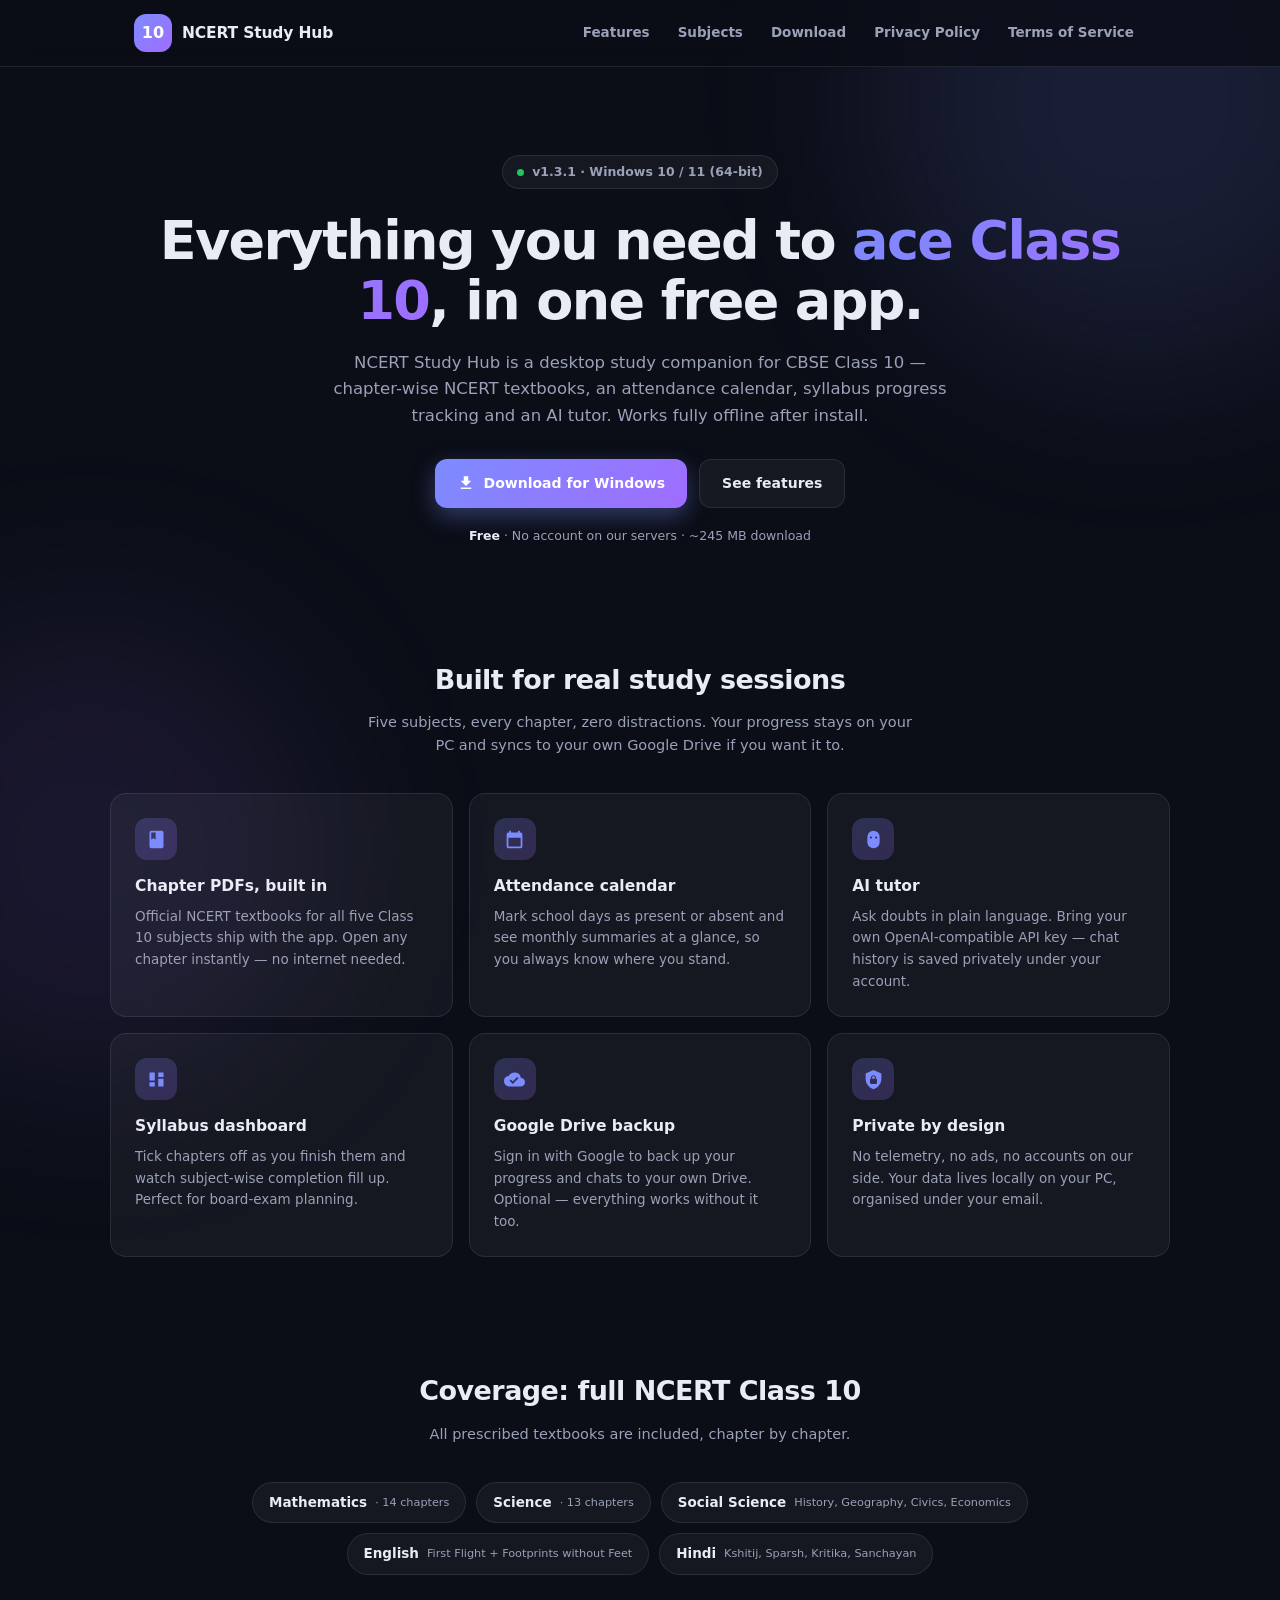
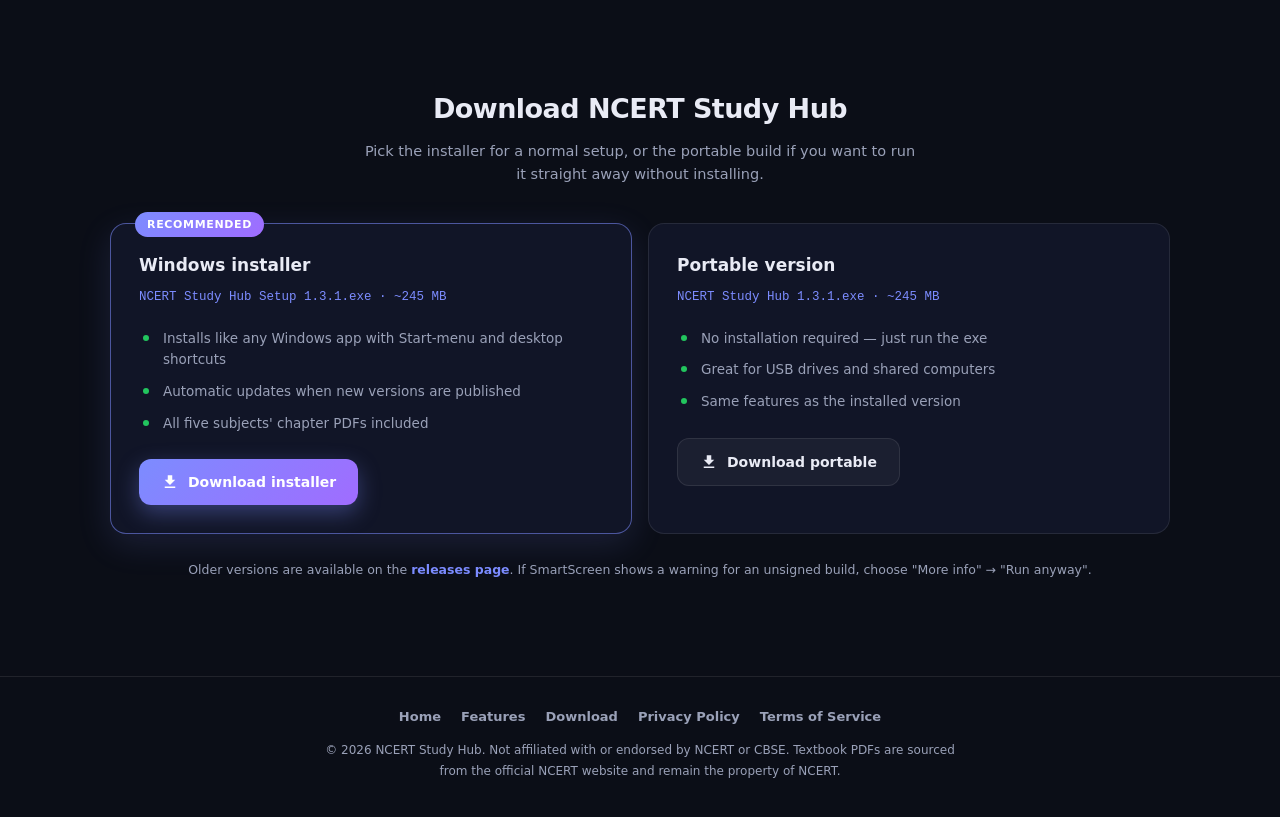
==== index.html @ 6664cc55 "Offer v1.3.1 downloads" ====
<!DOCTYPE html>
<html lang="en">
<head>
  <meta charset="UTF-8" />
  <meta name="viewport" content="width=device-width, initial-scale=1" />
  <meta name="google-site-verification" content="TFhi7uE-eB-ZbPzaeekXXVOtx-rMo0TDfnF8IDkMZes" />
  <title>NCERT Study Hub — Free Class 10 study app for Windows</title>
  <meta name="description" content="Study companion for NCERT Class 10: chapter PDFs, attendance calendar, progress tracking and an AI tutor. Free download for Windows." />
  <link rel="icon" type="image/png" href="icon.png" />
  <link rel="stylesheet" href="site.css" />
</head>
<body>
  <div class="bg-blob bg-a"></div>
  <div class="bg-blob bg-b"></div>

  <header class="nav">
    <div class="nav-inner">
      <a class="brand" href="index.html">
        <div class="brand-mark">10</div>
        <span class="brand-name">NCERT Study Hub</span>
      </a>
      <nav class="nav-links">
        <a href="#features">Features</a>
        <a href="#subjects">Subjects</a>
        <a href="#download">Download</a>
        <a href="privacy.html">Privacy Policy</a>
        <a href="terms.html">Terms of Service</a>
      </nav>
    </div>
  </header>

  <main class="wrap">
    <section class="hero container">
      <span class="hero-badge"><span class="dot"></span> v1.3.1 &middot; Windows 10 / 11 (64-bit)</span>
      <h1>Everything you need to <span>ace Class 10</span>, in one free app.</h1>
      <p class="sub">NCERT Study Hub is a desktop study companion for CBSE Class 10 &mdash; chapter-wise NCERT textbooks, an attendance calendar, syllabus progress tracking and an AI tutor. Works fully offline after install.</p>
      <div class="hero-cta">
        <a class="btn primary" href="#download">
          <svg viewBox="0 0 24 24"><path d="M5 20h14v-2H5v2zM19 9h-4V3H9v6H5l7 7 7-7z"/></svg>
          Download for Windows
        </a>
        <a class="btn ghost" href="#features">See features</a>
      </div>
      <p class="hero-meta"><b>Free</b> &middot; No account on our servers &middot; ~245&nbsp;MB download</p>
    </section>

    <section class="section container" id="features">
      <div class="section-head">
        <h2>Built for real study sessions</h2>
        <p>Five subjects, every chapter, zero distractions. Your progress stays on your PC and syncs to your own Google Drive if you want it to.</p>
      </div>
      <div class="grid">
        <div class="card">
          <div class="icon"><svg viewBox="0 0 24 24"><path d="M18 2H6a2 2 0 0 0-2 2v16a2 2 0 0 0 2 2h12a2 2 0 0 0 2-2V4a2 2 0 0 0-2-2zM6 4h5v8l-2.5-1.5L6 12V4z"/></svg></div>
          <h3>Chapter PDFs, built in</h3>
          <p>Official NCERT textbooks for all five Class 10 subjects ship with the app. Open any chapter instantly &mdash; no internet needed.</p>
        </div>
        <div class="card">
          <div class="icon"><svg viewBox="0 0 24 24"><path d="M19 4h-1V2h-2v2H8V2H6v2H5a2 2 0 0 0-2 2v14a2 2 0 0 0 2 2h14a2 2 0 0 0 2-2V6a2 2 0 0 0-2-2zm0 16H5V10h14v10z"/></svg></div>
          <h3>Attendance calendar</h3>
          <p>Mark school days as present or absent and see monthly summaries at a glance, so you always know where you stand.</p>
        </div>
        <div class="card">
          <div class="icon"><svg viewBox="0 0 24 24"><path d="M12 2a7 7 0 0 0-7 7v6a7 7 0 0 0 14 0V9a7 7 0 0 0-7-7zm-3 9a1.25 1.25 0 1 1 0-2.5A1.25 1.25 0 0 1 9 11zm6 0a1.25 1.25 0 1 1 0-2.5A1.25 1.25 0 0 1 15 11z"/></svg></div>
          <h3>AI tutor</h3>
          <p>Ask doubts in plain language. Bring your own OpenAI-compatible API key &mdash; chat history is saved privately under your account.</p>
        </div>
        <div class="card">
          <div class="icon"><svg viewBox="0 0 24 24"><path d="M4 13h6V4H4v9zm0 7h6v-5H4v5zm10 0h6V11h-6v9zm0-16v5h6V4h-6z"/></svg></div>
          <h3>Syllabus dashboard</h3>
          <p>Tick chapters off as you finish them and watch subject-wise completion fill up. Perfect for board-exam planning.</p>
        </div>
        <div class="card">
          <div class="icon"><svg viewBox="0 0 24 24"><path d="M19.35 10.04A7.49 7.49 0 0 0 12 4C9.11 4 6.6 5.64 5.35 8.04A5.994 5.994 0 0 0 0 14c0 3.31 2.69 6 6 6h13c2.76 0 5-2.24 5-5 0-2.64-2.05-4.78-4.65-4.96zM10 17l-3.5-3.5 1.41-1.41L10 14.17 15.09 9.08l1.41 1.41L10 17z"/></svg></div>
          <h3>Google Drive backup</h3>
          <p>Sign in with Google to back up your progress and chats to your own Drive. Optional &mdash; everything works without it too.</p>
        </div>
        <div class="card">
          <div class="icon"><svg viewBox="0 0 24 24"><path d="M12 1 3 5v6c0 5.55 3.84 10.74 9 12 5.16-1.26 9-6.45 9-12V5l-9-4zm0 6c1.4 0 2.8 1.1 2.8 2.5V11c.6 0 1.2.6 1.2 1.2v3.5c0 .7-.6 1.3-1.2 1.3H9.2c-.6 0-1.2-.6-1.2-1.2v-3.5c0-.7.6-1.2 1.2-1.2V9.5C9.2 8.1 10.6 7 12 7zm0 1.2c-.75 0-1.5.6-1.5 1.3V11h3V9.5c0-.7-.75-1.3-1.5-1.3z"/></svg></div>
          <h3>Private by design</h3>
          <p>No telemetry, no ads, no accounts on our side. Your data lives locally on your PC, organised under your email.</p>
        </div>
      </div>
    </section>

    <section class="section container" id="subjects">
      <div class="section-head">
        <h2>Coverage: full NCERT Class 10</h2>
        <p>All prescribed textbooks are included, chapter by chapter.</p>
      </div>
      <div class="chips">
        <span class="chip">Mathematics <small>&middot; 14 chapters</small></span>
        <span class="chip">Science <small>&middot; 13 chapters</small></span>
        <span class="chip">Social Science <small>History, Geography, Civics, Economics</small></span>
        <span class="chip">English <small>First Flight + Footprints without Feet</small></span>
        <span class="chip">Hindi <small>Kshitij, Sparsh, Kritika, Sanchayan</small></span>
      </div>
    </section>

    <section class="section container" id="download">
      <div class="section-head">
        <h2>Download NCERT Study Hub</h2>
        <p>Pick the installer for a normal setup, or the portable build if you want to run it straight away without installing.</p>
      </div>
      <div class="dl-grid">
        <div class="dl-card featured">
          <span class="dl-tag">Recommended</span>
          <h3>Windows installer</h3>
          <div class="dl-file">NCERT Study Hub Setup 1.3.1.exe &middot; ~245 MB</div>
          <ul>
            <li>Installs like any Windows app with Start-menu and desktop shortcuts</li>
            <li>Automatic updates when new versions are published</li>
            <li>All five subjects' chapter PDFs included</li>
          </ul>
          <a class="btn primary full" href="https://github.com/AbhiGupta1234/ncert-study-hub/releases/download/v1.3.1/NCERT.Study.Hub.Setup.1.3.1.exe" download>
            <svg viewBox="0 0 24 24"><path d="M5 20h14v-2H5v2zM19 9h-4V3H9v6H5l7 7 7-7z"/></svg>
            Download installer
          </a>
        </div>
        <div class="dl-card">
          <h3>Portable version</h3>
          <div class="dl-file">NCERT Study Hub 1.3.1.exe &middot; ~245 MB</div>
          <ul>
            <li>No installation required &mdash; just run the exe</li>
            <li>Great for USB drives and shared computers</li>
            <li>Same features as the installed version</li>
          </ul>
          <a class="btn ghost full" href="https://github.com/AbhiGupta1234/ncert-study-hub/releases/download/v1.3.1/NCERT.Study.Hub.1.3.1.exe" download>
            <svg viewBox="0 0 24 24"><path d="M5 20h14v-2H5v2zM19 9h-4V3H9v6H5l7 7 7-7z"/></svg>
            Download portable
          </a>
        </div>
      </div>
      <p class="dl-note">Older versions are available on the <a href="https://github.com/AbhiGupta1234/ncert-study-hub/releases">releases page</a>. If SmartScreen shows a warning for an unsigned build, choose "More info" &rarr; "Run anyway".</p>
    </section>

    <footer class="footer">
      <div class="footer-links">
        <a href="index.html">Home</a>
        <a href="#features">Features</a>
        <a href="#download">Download</a>
        <a href="privacy.html">Privacy Policy</a>
        <a href="terms.html">Terms of Service</a>
      </div>
      <p>&copy; 2026 NCERT Study Hub. Not affiliated with or endorsed by NCERT or CBSE. Textbook PDFs are sourced from the official NCERT website and remain the property of NCERT.</p>
    </footer>
  </main>
</body>
</html>
---- site.css ----
* { margin: 0; padding: 0; box-sizing: border-box; }

:root {
  --font: 'Segoe UI', 'Segoe UI Variable', system-ui, -apple-system, sans-serif;
  --bg: #0b0e17;
  --bg-soft: #111527;
  --card: rgba(255, 255, 255, 0.045);
  --card-strong: rgba(255, 255, 255, 0.07);
  --border: rgba(255, 255, 255, 0.09);
  --text: #e9ebf5;
  --muted: #9aa1b8;
  --accent: #7c8cff;
  --accent2: #a06cff;
  --ok: #22c55e;
  --radius: 16px;
}

html { scroll-behavior: smooth; }

body {
  font-family: var(--font);
  background: var(--bg);
  color: var(--text);
  line-height: 1.6;
  min-height: 100vh;
}

.bg-blob { position: fixed; border-radius: 50%; filter: blur(90px); pointer-events: none; z-index: 0; }
.bg-a { width: 520px; height: 520px; top: -160px; right: -120px; background: rgba(124, 140, 255, 0.13); }
.bg-b { width: 460px; height: 460px; bottom: -180px; left: -140px; background: rgba(160, 108, 255, 0.10); }

.wrap { position: relative; z-index: 1; }

.container { max-width: 1060px; margin: 0 auto; padding: 0 24px; }

/* ---------- Nav ---------- */
.nav {
  position: sticky; top: 0; z-index: 50;
  backdrop-filter: blur(14px);
  -webkit-backdrop-filter: blur(14px);
  background: rgba(11, 14, 23, 0.78);
  border-bottom: 1px solid var(--border);
}
.nav-inner {
  max-width: 1060px; margin: 0 auto; padding: 14px 24px;
  display: flex; align-items: center; gap: 20px; flex-wrap: wrap;
}
.brand { display: flex; align-items: center; gap: 10px; text-decoration: none; color: var(--text); }
.brand-mark {
  width: 38px; height: 38px; border-radius: 12px;
  display: grid; place-items: center;
  font-weight: 800; font-size: 16px; color: #fff;
  background: linear-gradient(135deg, var(--accent), var(--accent2));
}
.brand-name { font-weight: 800; font-size: 15.5px; letter-spacing: -0.01em; }
.nav-links { margin-left: auto; display: flex; gap: 4px; flex-wrap: wrap; }
.nav-links a {
  color: var(--muted); text-decoration: none;
  font-size: 13.5px; font-weight: 600;
  padding: 7px 12px; border-radius: 9px;
  transition: all 0.15s ease;
}
.nav-links a:hover { color: var(--text); background: var(--card-strong); }
.nav-links a.active { color: var(--accent); background: var(--card); }

/* ---------- Hero ---------- */
.hero { padding: 88px 0 56px; text-align: center; }
.hero-badge {
  display: inline-flex; align-items: center; gap: 8px;
  font-size: 12.5px; font-weight: 700; color: var(--muted);
  border: 1px solid var(--border);
  background: var(--card);
  padding: 6px 14px; border-radius: 999px;
  margin-bottom: 22px;
}
.hero-badge .dot { width: 7px; height: 7px; border-radius: 50%; background: var(--ok); }
.hero h1 {
  font-size: clamp(34px, 6vw, 54px);
  font-weight: 800; letter-spacing: -0.03em; line-height: 1.12;
}
.hero h1 span {
  background: linear-gradient(135deg, var(--accent), var(--accent2));
  -webkit-background-clip: text; background-clip: text;
  -webkit-text-fill-color: transparent;
}
.hero p.sub {
  max-width: 620px; margin: 18px auto 0;
  color: var(--muted); font-size: 16.5px;
}
.hero-cta { display: flex; gap: 12px; justify-content: center; flex-wrap: wrap; margin-top: 30px; }
.hero-meta { margin-top: 18px; color: var(--muted); font-size: 12.5px; }
.hero-meta b { color: var(--text); }

/* ---------- Buttons ---------- */
.btn {
  display: inline-flex; align-items: center; justify-content: center; gap: 9px;
  padding: 12px 22px; border-radius: 12px;
  border: none; cursor: pointer;
  font-family: var(--font); font-size: 14px; font-weight: 700;
  text-decoration: none; color: var(--text);
  transition: transform 0.15s ease, box-shadow 0.15s ease, background 0.15s ease;
}
.btn svg { width: 18px; height: 18px; fill: currentColor; flex: none; }
.btn.primary {
  color: #fff;
  background: linear-gradient(135deg, var(--accent), var(--accent2));
  box-shadow: 0 8px 22px rgba(124, 140, 255, 0.35);
}
.btn.primary:hover { transform: translateY(-2px); box-shadow: 0 12px 28px rgba(124, 140, 255, 0.45); }
.btn.ghost { background: var(--card); border: 1px solid var(--border); }
.btn.ghost:hover { background: var(--card-strong); transform: translateY(-2px); }

/* ---------- Sections ---------- */
.section { padding: 56px 0; }
.section-head { text-align: center; margin-bottom: 36px; }
.section-head h2 { font-size: 27px; font-weight: 800; letter-spacing: -0.02em; }
.section-head p { color: var(--muted); max-width: 560px; margin: 10px auto 0; font-size: 14.5px; }

.grid { display: grid; grid-template-columns: repeat(auto-fit, minmax(290px, 1fr)); gap: 16px; }

.card {
  background: var(--card);
  border: 1px solid var(--border);
  border-radius: var(--radius);
  padding: 24px;
  transition: transform 0.15s ease, background 0.15s ease, border-color 0.15s ease;
}
.card:hover { transform: translateY(-3px); background: var(--card-strong); border-color: rgba(255, 255, 255, 0.16); }
.card .icon {
  width: 42px; height: 42px; border-radius: 12px;
  display: grid; place-items: center; margin-bottom: 14px;
  background: linear-gradient(135deg, rgba(124, 140, 255, 0.22), rgba(160, 108, 255, 0.22));
}
.card .icon svg { width: 21px; height: 21px; fill: var(--accent); }
.card h3 { font-size: 15.5px; font-weight: 700; margin-bottom: 7px; }
.card p { color: var(--muted); font-size: 13.5px; }

/* ---------- Subjects ---------- */
.chips { display: flex; flex-wrap: wrap; gap: 10px; justify-content: center; }
.chip {
  display: inline-flex; align-items: center; gap: 8px;
  background: var(--card); border: 1px solid var(--border);
  border-radius: 999px; padding: 9px 16px;
  font-size: 13.5px; font-weight: 600; color: var(--text);
}
.chip small { color: var(--muted); font-weight: 500; }

/* ---------- Downloads ---------- */
.dl-grid { display: grid; grid-template-columns: repeat(auto-fit, minmax(300px, 1fr)); gap: 16px; }
.dl-card {
  position: relative;
  background: var(--bg-soft);
  border: 1px solid var(--border);
  border-radius: var(--radius);
  padding: 28px;
}
.dl-card.featured { border-color: rgba(124, 140, 255, 0.55); box-shadow: 0 10px 34px rgba(124, 140, 255, 0.14); }
.dl-tag {
  position: absolute; top: -12px; left: 24px;
  font-size: 11px; font-weight: 800; letter-spacing: 0.06em; text-transform: uppercase;
  color: #fff; background: linear-gradient(135deg, var(--accent), var(--accent2));
  padding: 4px 12px; border-radius: 999px;
}
.dl-card h3 { font-size: 17px; font-weight: 800; }
.dl-file {
  font-family: Consolas, monospace; font-size: 12.5px;
  color: var(--accent); word-break: break-all;
  margin-top: 8px;
}
.dl-card ul { list-style: none; margin: 16px 0 20px; }
.dl-card li {
  color: var(--muted); font-size: 13.5px;
  padding: 5px 0 5px 24px; position: relative;
}
.dl-card li::before {
  content: ''; position: absolute; left: 4px; top: 12px;
  width: 6px; height: 6px; border-radius: 50%;
  background: var(--ok);
}
.dl-note { text-align: center; color: var(--muted); font-size: 12.5px; margin-top: 26px; }
.dl-note a { color: var(--accent); text-decoration: none; font-weight: 600; }
.dl-note a:hover { text-decoration: underline; }

/* ---------- Legal pages ---------- */
.prose { max-width: 780px; margin: 0 auto; padding: 56px 24px; }
.prose .updated { color: var(--muted); font-size: 13px; margin-bottom: 28px; }
.prose h1 { font-size: 32px; font-weight: 800; letter-spacing: -0.02em; margin-bottom: 8px; }
.prose h2 { font-size: 19px; font-weight: 700; margin: 34px 0 10px; }
.prose p, .prose li { color: var(--muted); font-size: 14.5px; }
.prose p strong, .prose li strong { color: var(--text); }
.prose p { margin-bottom: 12px; }
.prose ul, .prose ol { padding-left: 22px; margin: 10px 0 16px; }
.prose li { margin-bottom: 7px; }
.prose a { color: var(--accent); text-decoration: none; font-weight: 600; }
.prose a:hover { text-decoration: underline; }
.prose code {
  font-family: Consolas, monospace; font-size: 12.5px;
  background: var(--card-strong); border: 1px solid var(--border);
  border-radius: 6px; padding: 2px 7px;
}

/* ---------- Footer ---------- */
.footer {
  border-top: 1px solid var(--border);
  margin-top: 40px;
  padding: 30px 24px 36px;
  text-align: center;
  position: relative; z-index: 1;
}
.footer-links { display: flex; justify-content: center; gap: 20px; flex-wrap: wrap; margin-bottom: 12px; }
.footer-links a { color: var(--muted); text-decoration: none; font-size: 13px; font-weight: 600; }
.footer-links a:hover { color: var(--text); }
.footer p { color: var(--muted); font-size: 12px; max-width: 640px; margin: 0 auto; line-height: 1.7; }

@media (max-width: 640px) {
  .nav-inner { justify-content: center; }
  .nav-links { margin-left: 0; justify-content: center; }
  .hero { padding: 60px 0 44px; }
}
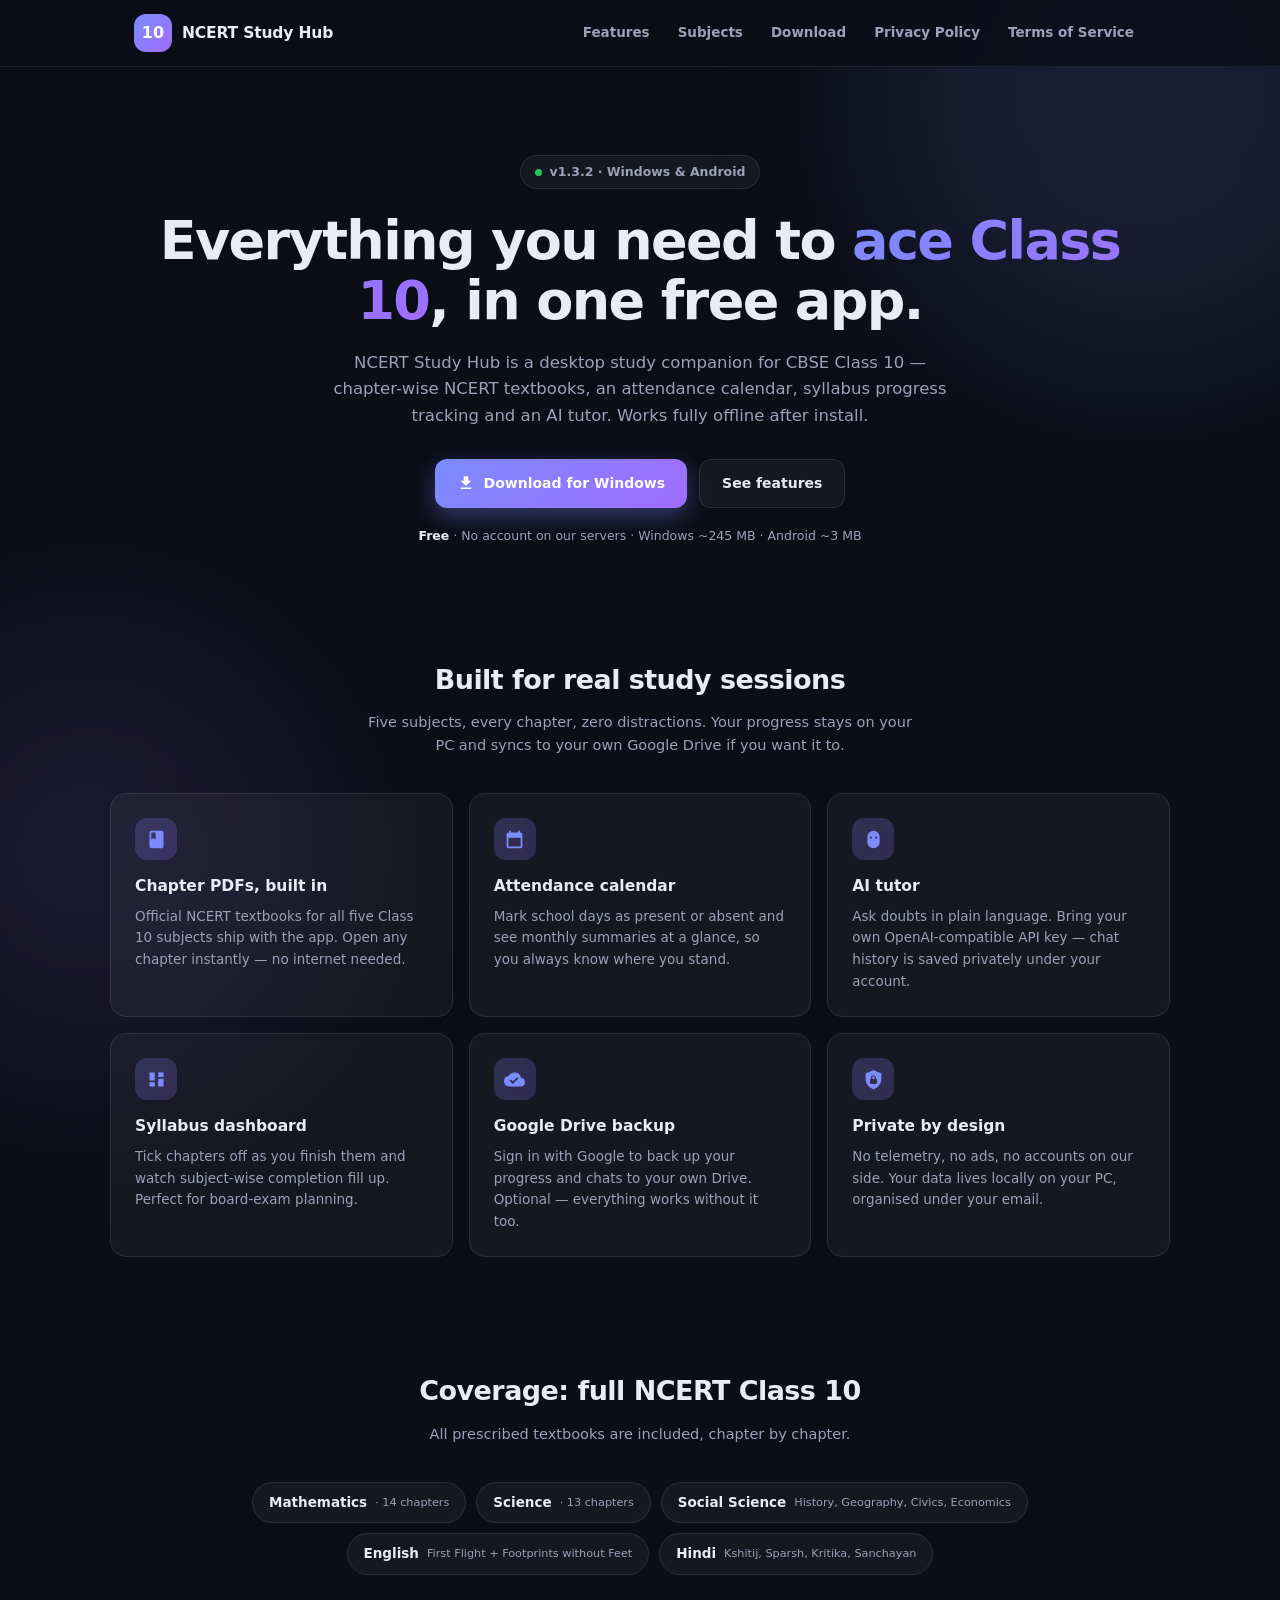
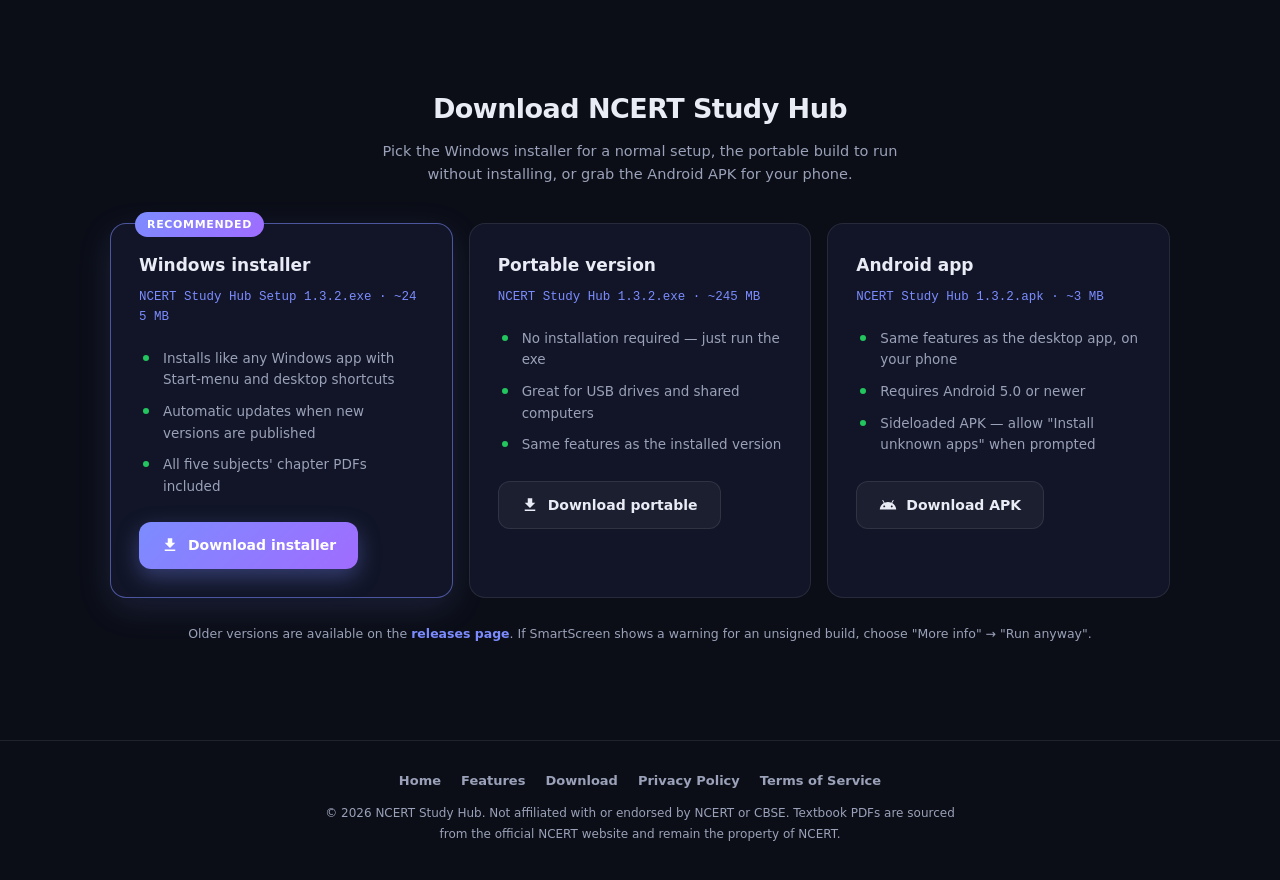
==== commit 48e0f876: "Add Android APK download, update to v1.3.2" ====
--- a/index.html
+++ b/index.html
@@ -31,7 +31,7 @@
 
   <main class="wrap">
     <section class="hero container">
-      <span class="hero-badge"><span class="dot"></span> v1.3.1 &middot; Windows 10 / 11 (64-bit)</span>
+      <span class="hero-badge"><span class="dot"></span> v1.3.2 &middot; Windows &amp; Android</span>
       <h1>Everything you need to <span>ace Class 10</span>, in one free app.</h1>
       <p class="sub">NCERT Study Hub is a desktop study companion for CBSE Class 10 &mdash; chapter-wise NCERT textbooks, an attendance calendar, syllabus progress tracking and an AI tutor. Works fully offline after install.</p>
       <div class="hero-cta">
@@ -41,7 +41,7 @@
         </a>
         <a class="btn ghost" href="#features">See features</a>
       </div>
-      <p class="hero-meta"><b>Free</b> &middot; No account on our servers &middot; ~245&nbsp;MB download</p>
+      <p class="hero-meta"><b>Free</b> &middot; No account on our servers &middot; Windows ~245&nbsp;MB &middot; Android ~3&nbsp;MB</p>
     </section>
 
     <section class="section container" id="features">
@@ -100,34 +100,47 @@
     <section class="section container" id="download">
       <div class="section-head">
         <h2>Download NCERT Study Hub</h2>
-        <p>Pick the installer for a normal setup, or the portable build if you want to run it straight away without installing.</p>
+        <p>Pick the Windows installer for a normal setup, the portable build to run without installing, or grab the Android APK for your phone.</p>
       </div>
       <div class="dl-grid">
         <div class="dl-card featured">
           <span class="dl-tag">Recommended</span>
           <h3>Windows installer</h3>
-          <div class="dl-file">NCERT Study Hub Setup 1.3.1.exe &middot; ~245 MB</div>
+          <div class="dl-file">NCERT Study Hub Setup 1.3.2.exe &middot; ~245 MB</div>
           <ul>
             <li>Installs like any Windows app with Start-menu and desktop shortcuts</li>
             <li>Automatic updates when new versions are published</li>
             <li>All five subjects' chapter PDFs included</li>
           </ul>
-          <a class="btn primary full" href="https://github.com/AbhiGupta1234/ncert-study-hub/releases/download/v1.3.1/NCERT.Study.Hub.Setup.1.3.1.exe" download>
+          <a class="btn primary full" href="https://github.com/AbhiGupta1234/ncert-study-hub/releases/download/v1.3.2/NCERT.Study.Hub.Setup.1.3.2.exe" download>
             <svg viewBox="0 0 24 24"><path d="M5 20h14v-2H5v2zM19 9h-4V3H9v6H5l7 7 7-7z"/></svg>
             Download installer
           </a>
         </div>
         <div class="dl-card">
           <h3>Portable version</h3>
-          <div class="dl-file">NCERT Study Hub 1.3.1.exe &middot; ~245 MB</div>
+          <div class="dl-file">NCERT Study Hub 1.3.2.exe &middot; ~245 MB</div>
           <ul>
             <li>No installation required &mdash; just run the exe</li>
             <li>Great for USB drives and shared computers</li>
             <li>Same features as the installed version</li>
           </ul>
-          <a class="btn ghost full" href="https://github.com/AbhiGupta1234/ncert-study-hub/releases/download/v1.3.1/NCERT.Study.Hub.1.3.1.exe" download>
+          <a class="btn ghost full" href="https://github.com/AbhiGupta1234/ncert-study-hub/releases/download/v1.3.2/NCERT.Study.Hub.1.3.2.exe" download>
             <svg viewBox="0 0 24 24"><path d="M5 20h14v-2H5v2zM19 9h-4V3H9v6H5l7 7 7-7z"/></svg>
             Download portable
+          </a>
+        </div>
+        <div class="dl-card">
+          <h3>Android app</h3>
+          <div class="dl-file">NCERT Study Hub 1.3.2.apk &middot; ~3 MB</div>
+          <ul>
+            <li>Same features as the desktop app, on your phone</li>
+            <li>Requires Android 5.0 or newer</li>
+            <li>Sideloaded APK — allow "Install unknown apps" when prompted</li>
+          </ul>
+          <a class="btn ghost full" href="https://github.com/AbhiGupta1234/ncert-study-hub/releases/download/v1.3.2/NCERT.Study.Hub.1.3.2.apk" download>
+            <svg viewBox="0 0 24 24"><path d="M17.6 9.48l1.84-3.18c.16-.31.04-.69-.26-.85-.29-.15-.65-.06-.83.22l-1.88 3.24c-1.44-.66-3.07-1.03-4.47-1.03s-3.03.37-4.47 1.03L5.65 5.67c-.19-.29-.58-.38-.87-.2-.28.18-.37.54-.22.83L6.4 9.48C3.3 11.25 1.28 14.44 1 18h22c-.28-3.56-2.3-6.75-5.4-8.52zM7 15.25c-.69 0-1.25-.56-1.25-1.25S6.31 12.75 7 12.75s1.25.56 1.25 1.25S7.69 15.25 7 15.25zm10 0c-.69 0-1.25-.56-1.25-1.25s.56-1.25 1.25-1.25 1.25.56 1.25 1.25-.56 1.25-1.25 1.25z"/></svg>
+            Download APK
           </a>
         </div>
       </div>
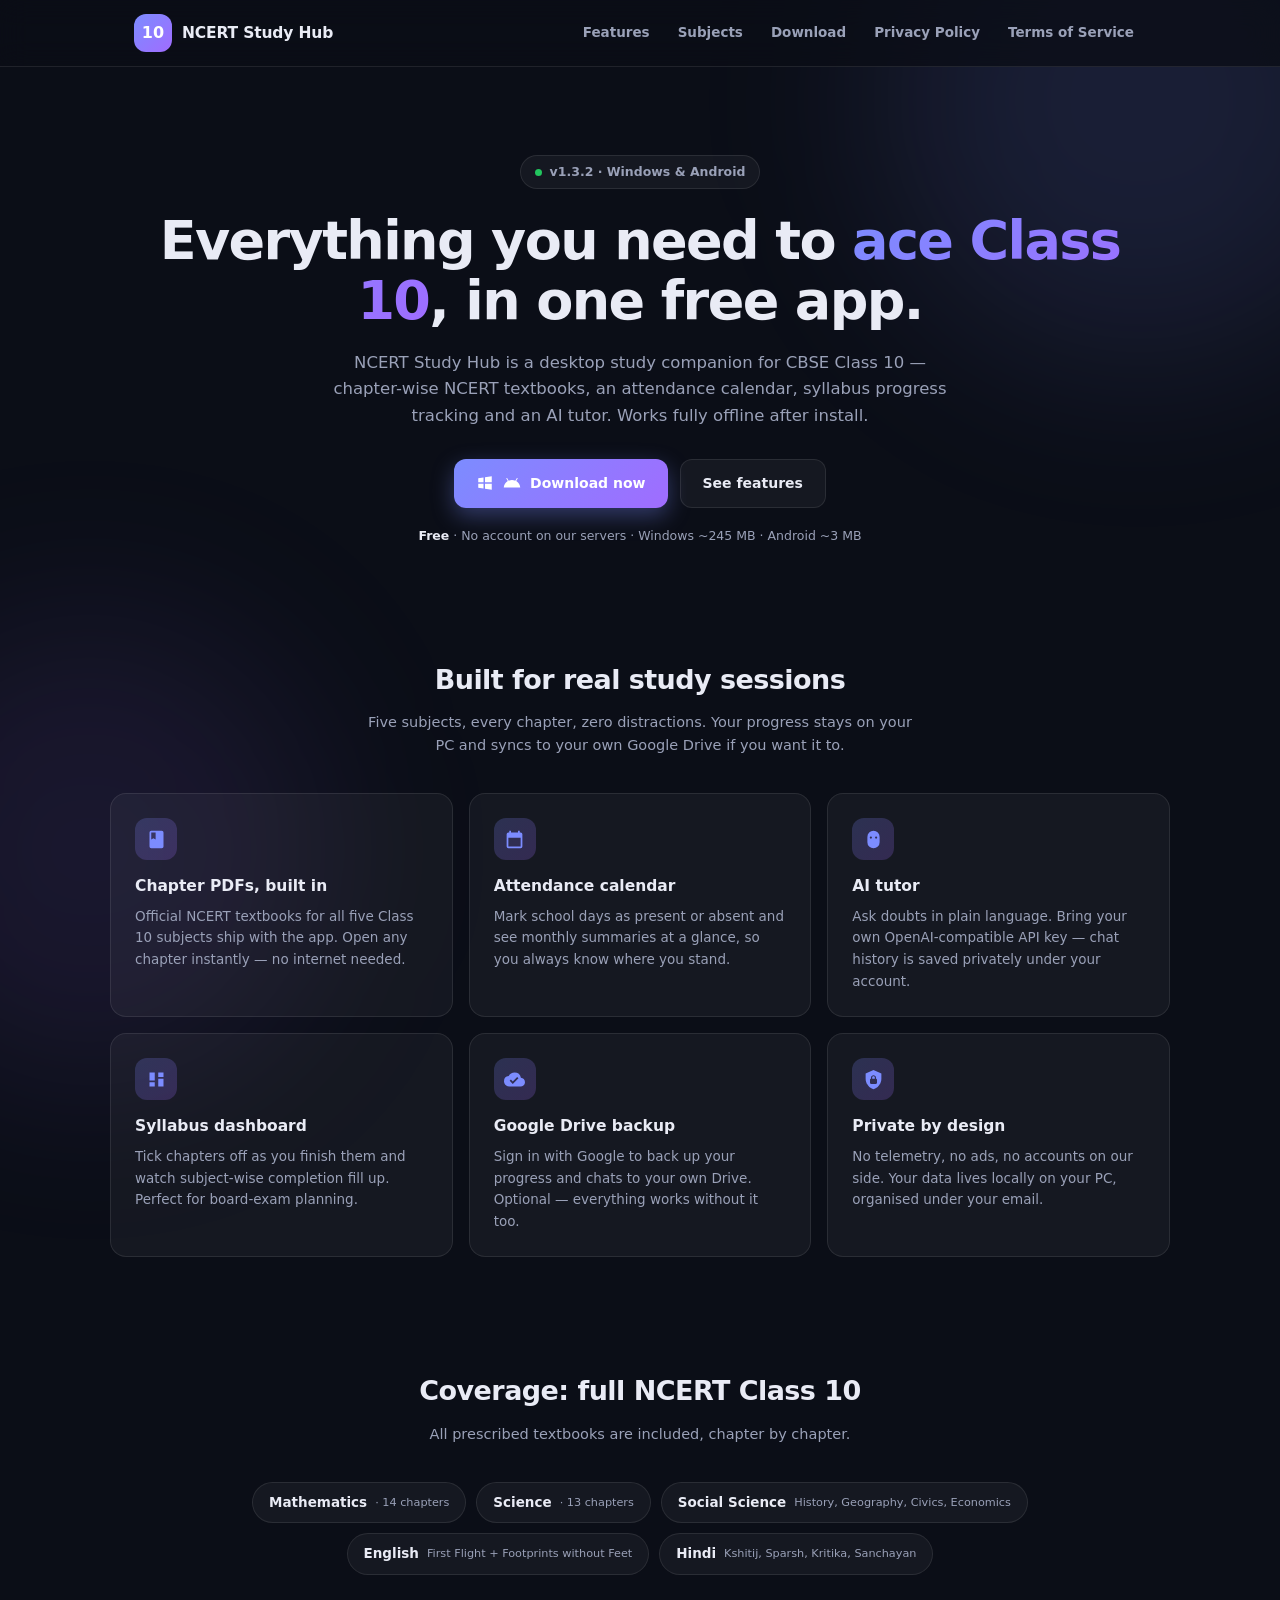
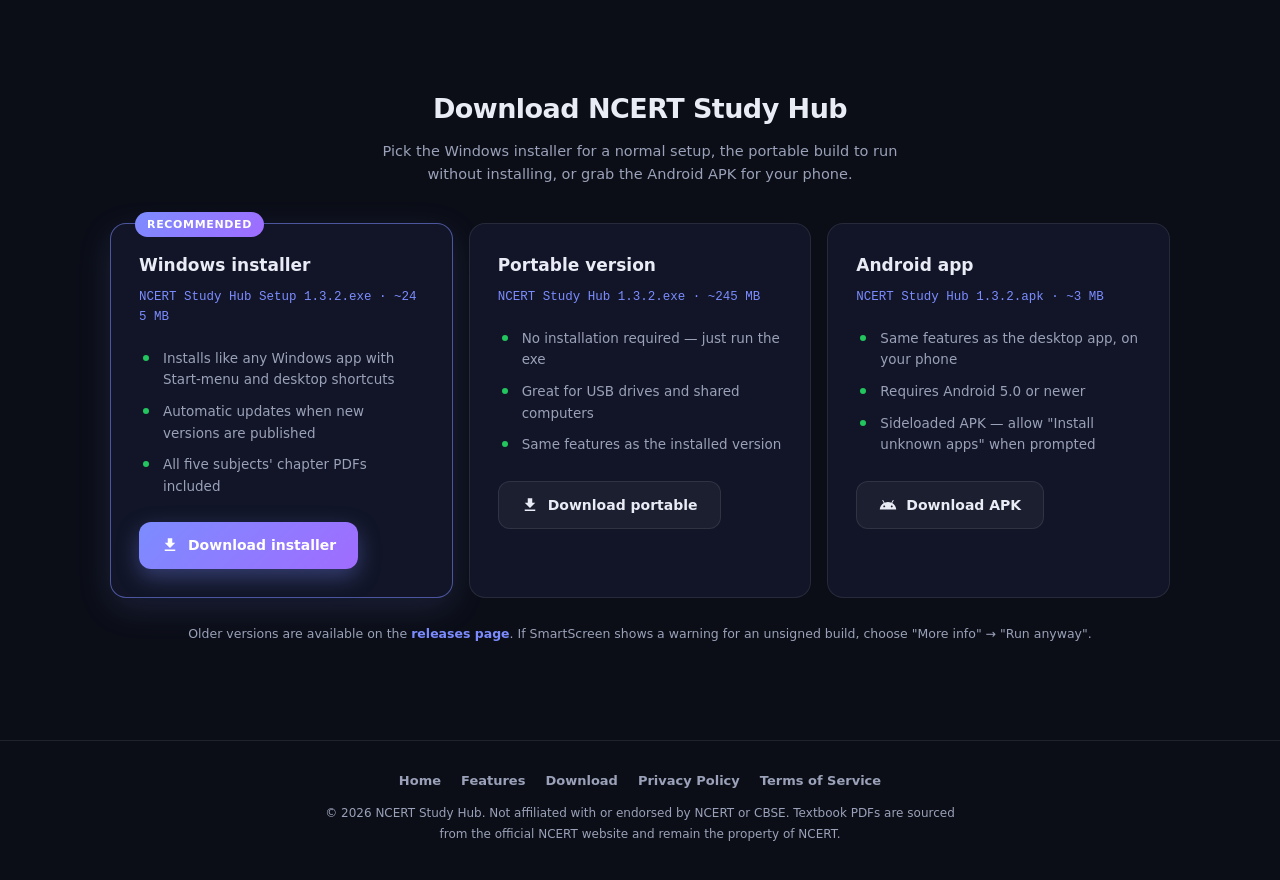
==== commit 805118b5: "Hero button: dual Windows/Android icons" ====
--- a/index.html
+++ b/index.html
@@ -36,8 +36,9 @@
       <p class="sub">NCERT Study Hub is a desktop study companion for CBSE Class 10 &mdash; chapter-wise NCERT textbooks, an attendance calendar, syllabus progress tracking and an AI tutor. Works fully offline after install.</p>
       <div class="hero-cta">
         <a class="btn primary" href="#download">
-          <svg viewBox="0 0 24 24"><path d="M5 20h14v-2H5v2zM19 9h-4V3H9v6H5l7 7 7-7z"/></svg>
-          Download for Windows
+          <svg viewBox="0 0 24 24"><path d="M3 5.55l7-1.01V11H3V5.55zM12 4.39l9-1.3V11h-9V4.39zM3 13h7v6.46l-7-1.01V13zm9 0h9v7.91l-9-1.3V13z"/></svg>
+          <svg viewBox="0 0 24 24"><path d="M17.6 9.48l1.84-3.18c.16-.31.04-.69-.26-.85-.29-.15-.65-.06-.83.22l-1.88 3.24c-1.44-.66-3.07-1.03-4.47-1.03s-3.03.37-4.47 1.03L5.65 5.67c-.19-.29-.58-.38-.87-.2-.28.18-.37.54-.22.83L6.4 9.48C3.3 11.25 1.28 14.44 1 18h22c-.28-3.56-2.3-6.75-5.4-8.52z"/></svg>
+          Download now
         </a>
         <a class="btn ghost" href="#features">See features</a>
       </div>
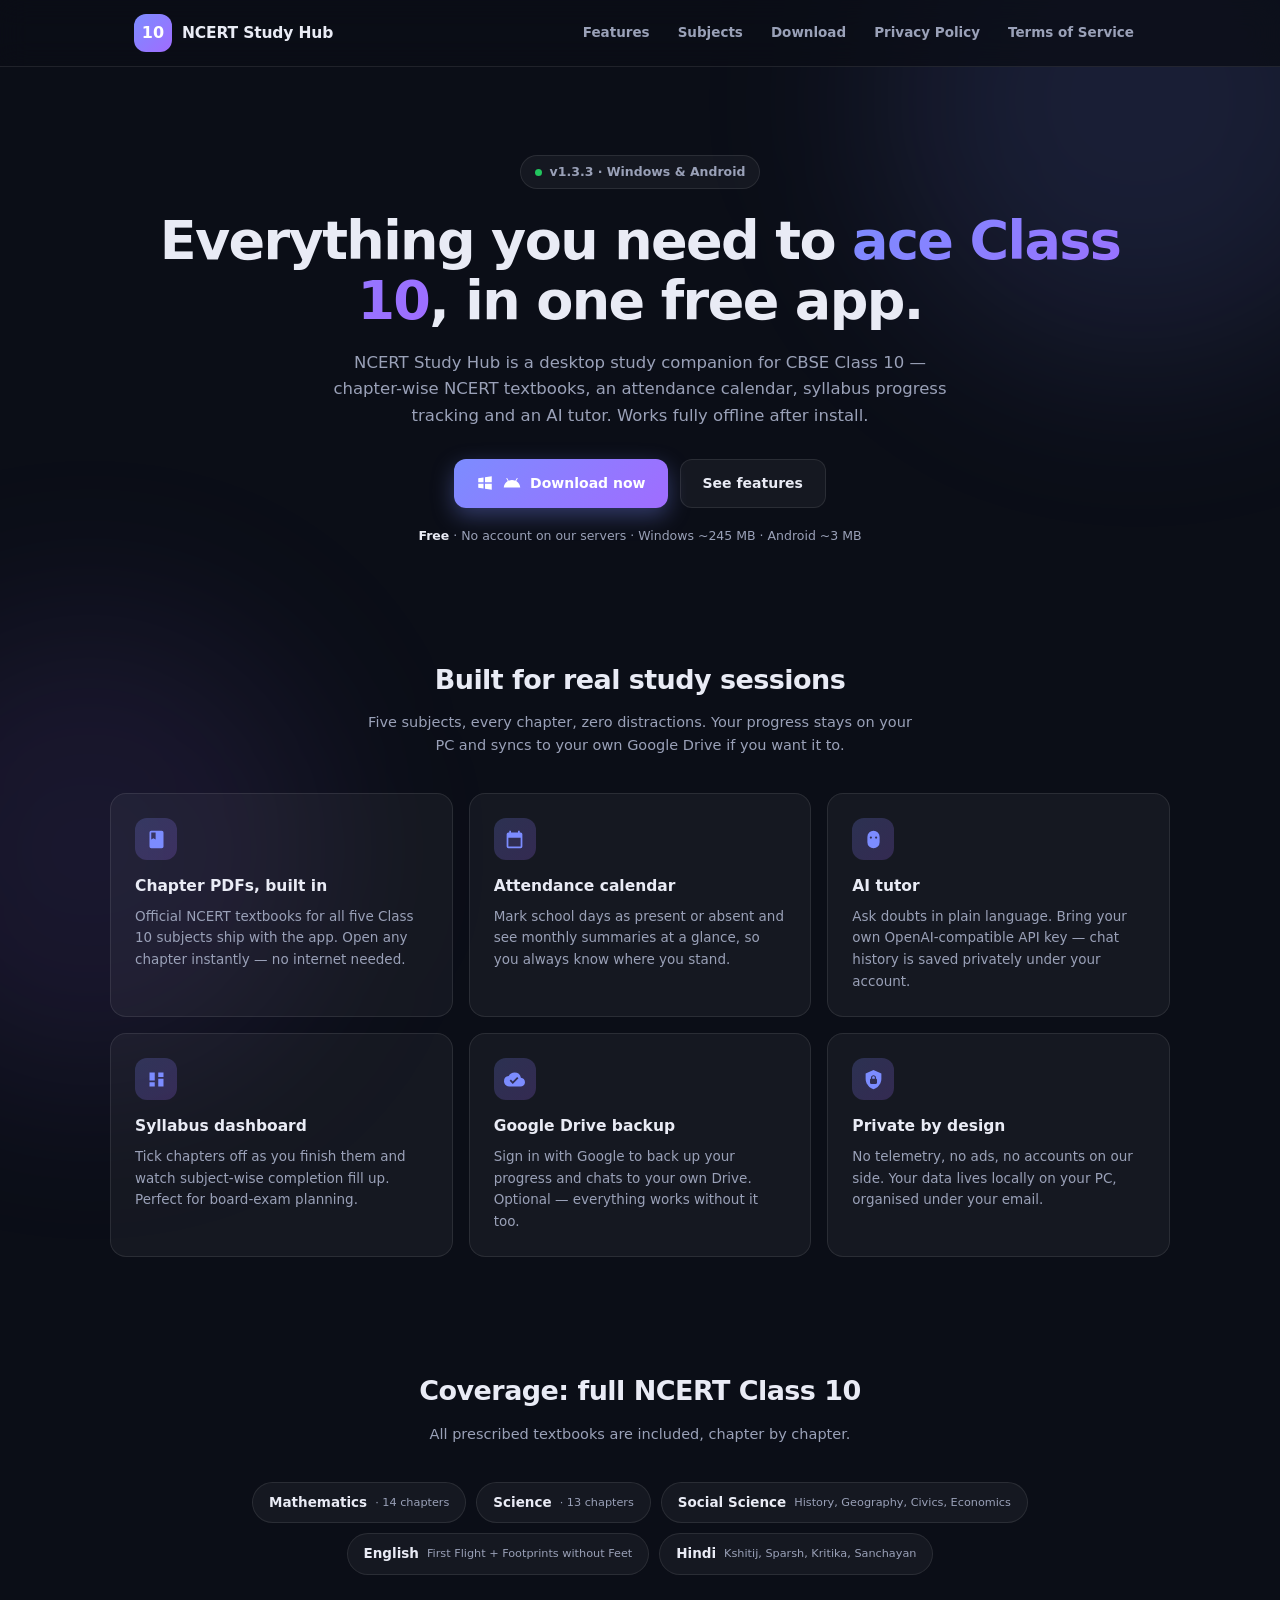
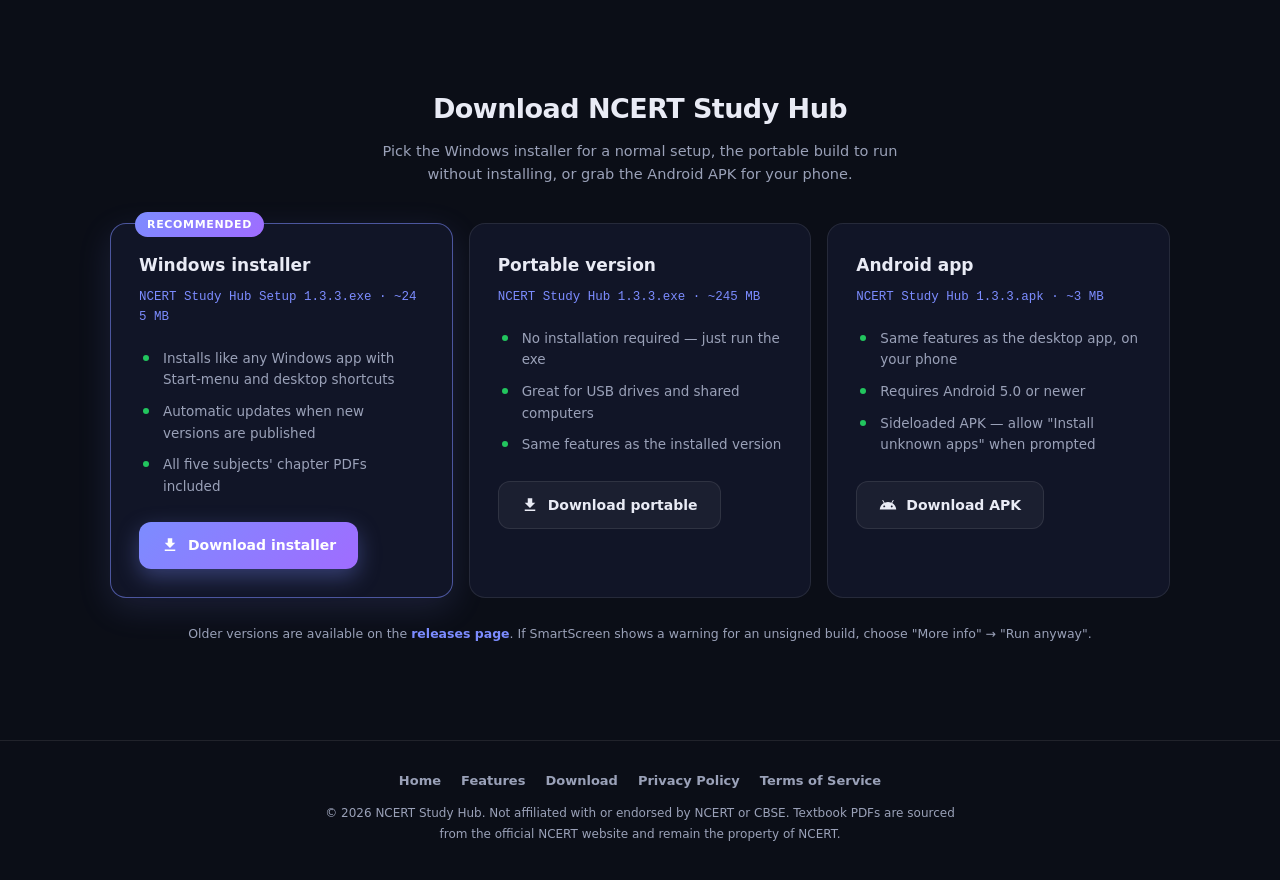
==== commit 8e5f60ff: "Update site to v1.3.3" ====
--- a/index.html
+++ b/index.html
@@ -31,7 +31,7 @@
 
   <main class="wrap">
     <section class="hero container">
-      <span class="hero-badge"><span class="dot"></span> v1.3.2 &middot; Windows &amp; Android</span>
+      <span class="hero-badge"><span class="dot"></span> v1.3.3 &middot; Windows &amp; Android</span>
       <h1>Everything you need to <span>ace Class 10</span>, in one free app.</h1>
       <p class="sub">NCERT Study Hub is a desktop study companion for CBSE Class 10 &mdash; chapter-wise NCERT textbooks, an attendance calendar, syllabus progress tracking and an AI tutor. Works fully offline after install.</p>
       <div class="hero-cta">
@@ -107,39 +107,39 @@
         <div class="dl-card featured">
           <span class="dl-tag">Recommended</span>
           <h3>Windows installer</h3>
-          <div class="dl-file">NCERT Study Hub Setup 1.3.2.exe &middot; ~245 MB</div>
+          <div class="dl-file">NCERT Study Hub Setup 1.3.3.exe &middot; ~245 MB</div>
           <ul>
             <li>Installs like any Windows app with Start-menu and desktop shortcuts</li>
             <li>Automatic updates when new versions are published</li>
             <li>All five subjects' chapter PDFs included</li>
           </ul>
-          <a class="btn primary full" href="https://github.com/AbhiGupta1234/ncert-study-hub/releases/download/v1.3.2/NCERT.Study.Hub.Setup.1.3.2.exe" download>
+          <a class="btn primary full" href="https://github.com/AbhiGupta1234/ncert-study-hub/releases/download/v1.3.3/NCERT.Study.Hub.Setup.1.3.3.exe" download>
             <svg viewBox="0 0 24 24"><path d="M5 20h14v-2H5v2zM19 9h-4V3H9v6H5l7 7 7-7z"/></svg>
             Download installer
           </a>
         </div>
         <div class="dl-card">
           <h3>Portable version</h3>
-          <div class="dl-file">NCERT Study Hub 1.3.2.exe &middot; ~245 MB</div>
+          <div class="dl-file">NCERT Study Hub 1.3.3.exe &middot; ~245 MB</div>
           <ul>
             <li>No installation required &mdash; just run the exe</li>
             <li>Great for USB drives and shared computers</li>
             <li>Same features as the installed version</li>
           </ul>
-          <a class="btn ghost full" href="https://github.com/AbhiGupta1234/ncert-study-hub/releases/download/v1.3.2/NCERT.Study.Hub.1.3.2.exe" download>
+          <a class="btn ghost full" href="https://github.com/AbhiGupta1234/ncert-study-hub/releases/download/v1.3.3/NCERT.Study.Hub.1.3.3.exe" download>
             <svg viewBox="0 0 24 24"><path d="M5 20h14v-2H5v2zM19 9h-4V3H9v6H5l7 7 7-7z"/></svg>
             Download portable
           </a>
         </div>
         <div class="dl-card">
           <h3>Android app</h3>
-          <div class="dl-file">NCERT Study Hub 1.3.2.apk &middot; ~3 MB</div>
+          <div class="dl-file">NCERT Study Hub 1.3.3.apk &middot; ~3 MB</div>
           <ul>
             <li>Same features as the desktop app, on your phone</li>
             <li>Requires Android 5.0 or newer</li>
             <li>Sideloaded APK — allow "Install unknown apps" when prompted</li>
           </ul>
-          <a class="btn ghost full" href="https://github.com/AbhiGupta1234/ncert-study-hub/releases/download/v1.3.2/NCERT.Study.Hub.1.3.2.apk" download>
+          <a class="btn ghost full" href="https://github.com/AbhiGupta1234/ncert-study-hub/releases/download/v1.3.3/NCERT.Study.Hub.1.3.3.apk" download>
             <svg viewBox="0 0 24 24"><path d="M17.6 9.48l1.84-3.18c.16-.31.04-.69-.26-.85-.29-.15-.65-.06-.83.22l-1.88 3.24c-1.44-.66-3.07-1.03-4.47-1.03s-3.03.37-4.47 1.03L5.65 5.67c-.19-.29-.58-.38-.87-.2-.28.18-.37.54-.22.83L6.4 9.48C3.3 11.25 1.28 14.44 1 18h22c-.28-3.56-2.3-6.75-5.4-8.52zM7 15.25c-.69 0-1.25-.56-1.25-1.25S6.31 12.75 7 12.75s1.25.56 1.25 1.25S7.69 15.25 7 15.25zm10 0c-.69 0-1.25-.56-1.25-1.25s.56-1.25 1.25-1.25 1.25.56 1.25 1.25-.56 1.25-1.25 1.25z"/></svg>
             Download APK
           </a>
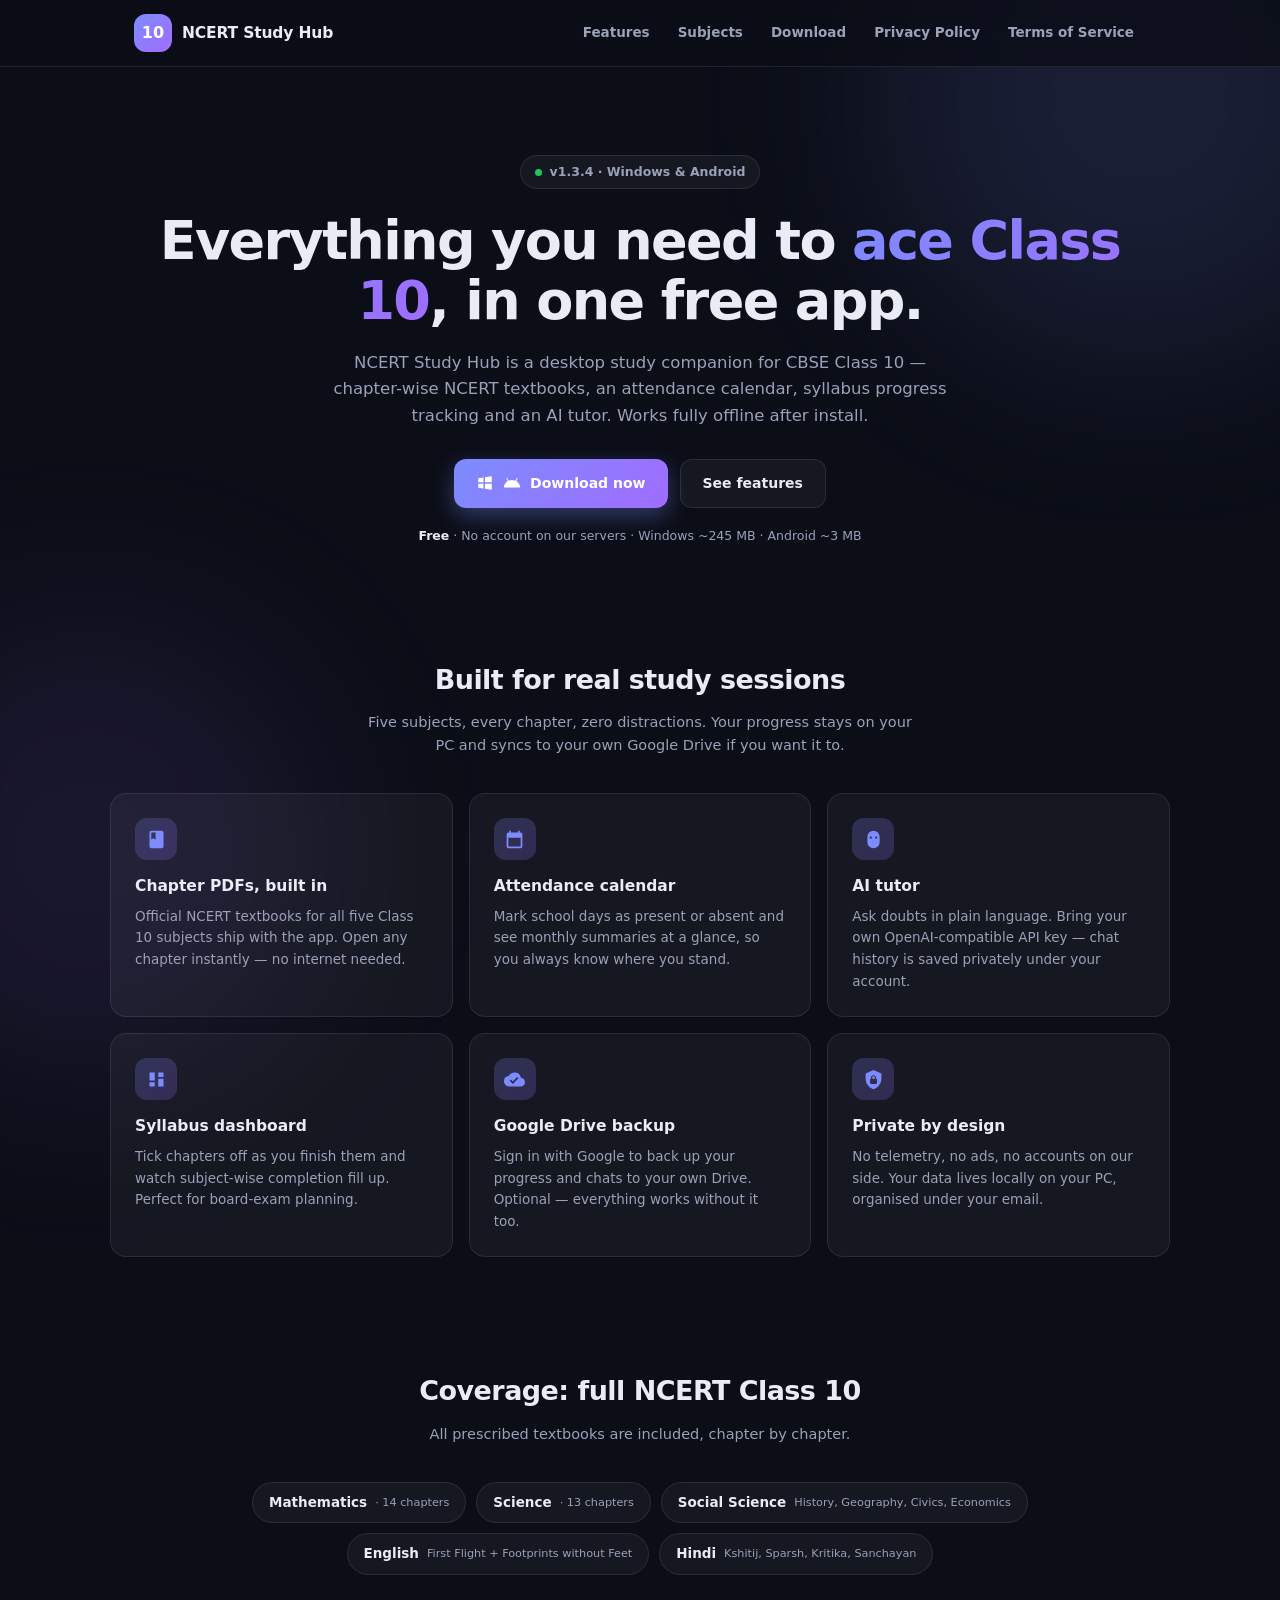
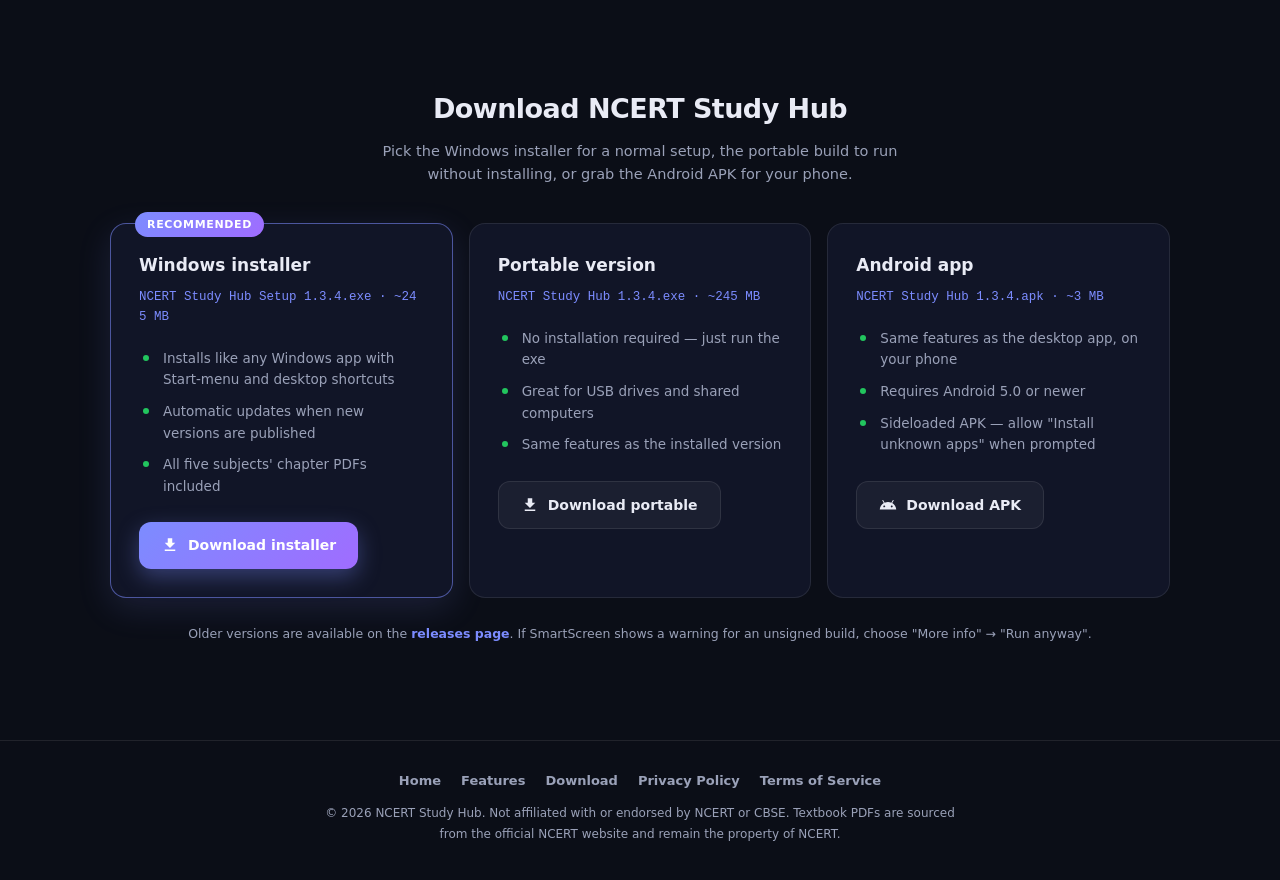
==== commit adf49360: "Update site to v1.3.4" ====
--- a/index.html
+++ b/index.html
@@ -31,7 +31,7 @@
 
   <main class="wrap">
     <section class="hero container">
-      <span class="hero-badge"><span class="dot"></span> v1.3.3 &middot; Windows &amp; Android</span>
+      <span class="hero-badge"><span class="dot"></span> v1.3.4 &middot; Windows &amp; Android</span>
       <h1>Everything you need to <span>ace Class 10</span>, in one free app.</h1>
       <p class="sub">NCERT Study Hub is a desktop study companion for CBSE Class 10 &mdash; chapter-wise NCERT textbooks, an attendance calendar, syllabus progress tracking and an AI tutor. Works fully offline after install.</p>
       <div class="hero-cta">
@@ -107,39 +107,39 @@
         <div class="dl-card featured">
           <span class="dl-tag">Recommended</span>
           <h3>Windows installer</h3>
-          <div class="dl-file">NCERT Study Hub Setup 1.3.3.exe &middot; ~245 MB</div>
+          <div class="dl-file">NCERT Study Hub Setup 1.3.4.exe &middot; ~245 MB</div>
           <ul>
             <li>Installs like any Windows app with Start-menu and desktop shortcuts</li>
             <li>Automatic updates when new versions are published</li>
             <li>All five subjects' chapter PDFs included</li>
           </ul>
-          <a class="btn primary full" href="https://github.com/AbhiGupta1234/ncert-study-hub/releases/download/v1.3.3/NCERT.Study.Hub.Setup.1.3.3.exe" download>
+          <a class="btn primary full" href="https://github.com/AbhiGupta1234/ncert-study-hub/releases/download/v1.3.4/NCERT.Study.Hub.Setup.1.3.4.exe" download>
             <svg viewBox="0 0 24 24"><path d="M5 20h14v-2H5v2zM19 9h-4V3H9v6H5l7 7 7-7z"/></svg>
             Download installer
           </a>
         </div>
         <div class="dl-card">
           <h3>Portable version</h3>
-          <div class="dl-file">NCERT Study Hub 1.3.3.exe &middot; ~245 MB</div>
+          <div class="dl-file">NCERT Study Hub 1.3.4.exe &middot; ~245 MB</div>
           <ul>
             <li>No installation required &mdash; just run the exe</li>
             <li>Great for USB drives and shared computers</li>
             <li>Same features as the installed version</li>
           </ul>
-          <a class="btn ghost full" href="https://github.com/AbhiGupta1234/ncert-study-hub/releases/download/v1.3.3/NCERT.Study.Hub.1.3.3.exe" download>
+          <a class="btn ghost full" href="https://github.com/AbhiGupta1234/ncert-study-hub/releases/download/v1.3.4/NCERT.Study.Hub.1.3.4.exe" download>
             <svg viewBox="0 0 24 24"><path d="M5 20h14v-2H5v2zM19 9h-4V3H9v6H5l7 7 7-7z"/></svg>
             Download portable
           </a>
         </div>
         <div class="dl-card">
           <h3>Android app</h3>
-          <div class="dl-file">NCERT Study Hub 1.3.3.apk &middot; ~3 MB</div>
+          <div class="dl-file">NCERT Study Hub 1.3.4.apk &middot; ~3 MB</div>
           <ul>
             <li>Same features as the desktop app, on your phone</li>
             <li>Requires Android 5.0 or newer</li>
             <li>Sideloaded APK — allow "Install unknown apps" when prompted</li>
           </ul>
-          <a class="btn ghost full" href="https://github.com/AbhiGupta1234/ncert-study-hub/releases/download/v1.3.3/NCERT.Study.Hub.1.3.3.apk" download>
+          <a class="btn ghost full" href="https://github.com/AbhiGupta1234/ncert-study-hub/releases/download/v1.3.4/NCERT.Study.Hub.1.3.4.apk" download>
             <svg viewBox="0 0 24 24"><path d="M17.6 9.48l1.84-3.18c.16-.31.04-.69-.26-.85-.29-.15-.65-.06-.83.22l-1.88 3.24c-1.44-.66-3.07-1.03-4.47-1.03s-3.03.37-4.47 1.03L5.65 5.67c-.19-.29-.58-.38-.87-.2-.28.18-.37.54-.22.83L6.4 9.48C3.3 11.25 1.28 14.44 1 18h22c-.28-3.56-2.3-6.75-5.4-8.52zM7 15.25c-.69 0-1.25-.56-1.25-1.25S6.31 12.75 7 12.75s1.25.56 1.25 1.25S7.69 15.25 7 15.25zm10 0c-.69 0-1.25-.56-1.25-1.25s.56-1.25 1.25-1.25 1.25.56 1.25 1.25-.56 1.25-1.25 1.25z"/></svg>
             Download APK
           </a>
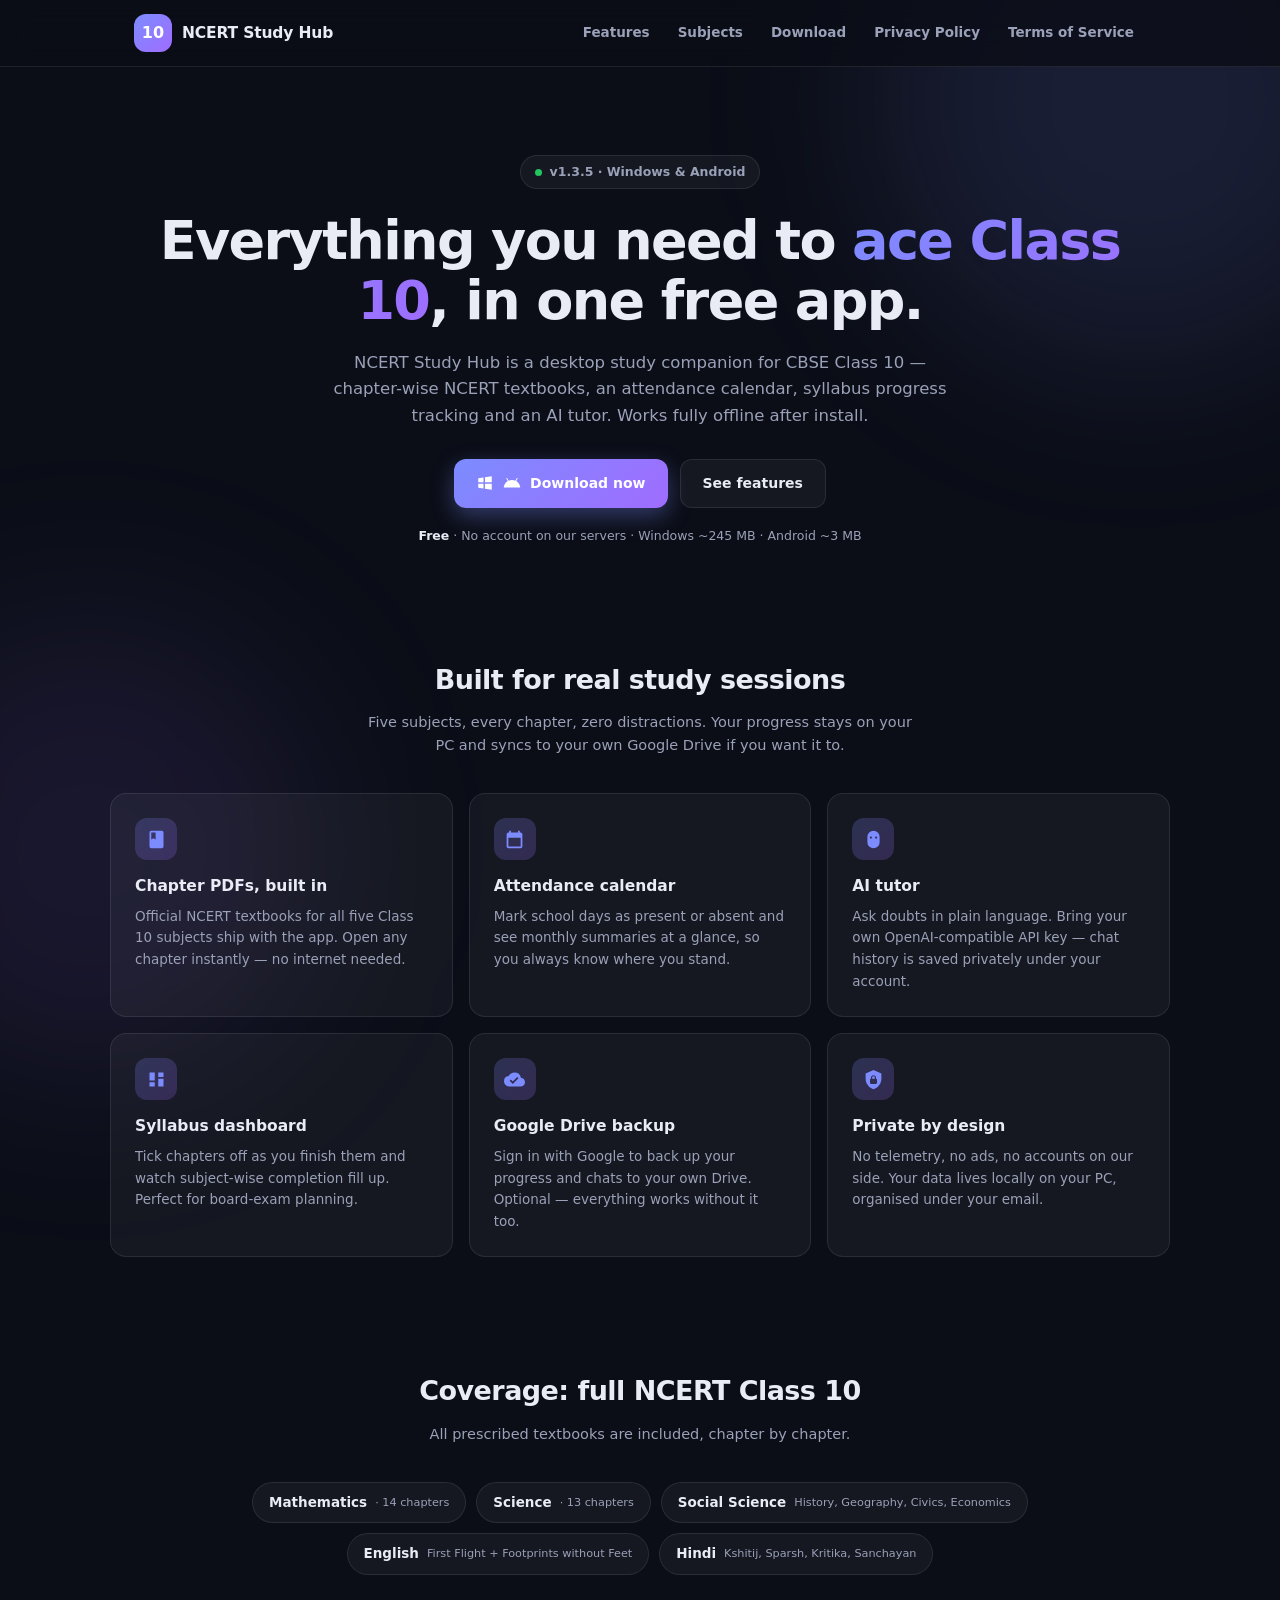
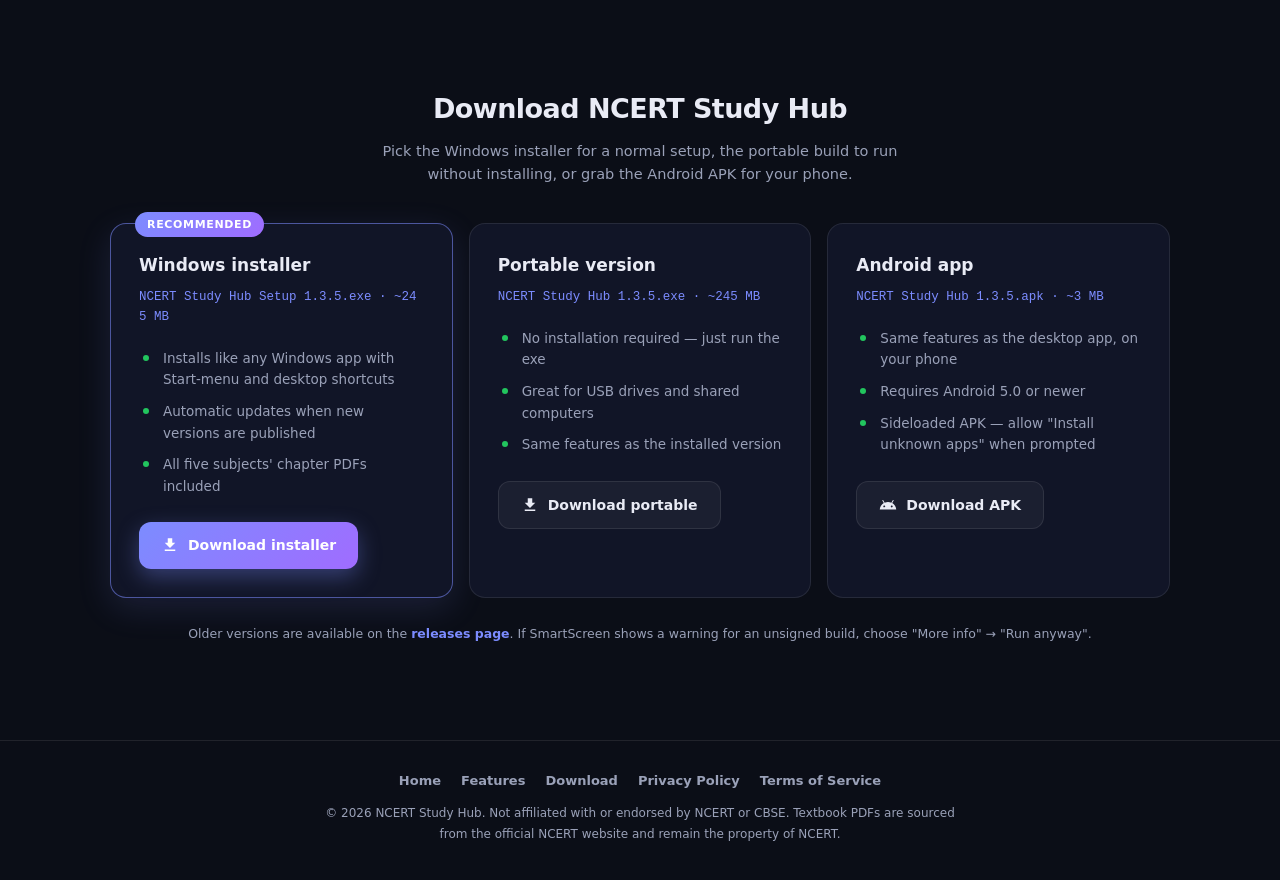
==== commit b9f93618: "Update site to v1.3.5" ====
--- a/index.html
+++ b/index.html
@@ -31,7 +31,7 @@
 
   <main class="wrap">
     <section class="hero container">
-      <span class="hero-badge"><span class="dot"></span> v1.3.4 &middot; Windows &amp; Android</span>
+      <span class="hero-badge"><span class="dot"></span> v1.3.5 &middot; Windows &amp; Android</span>
       <h1>Everything you need to <span>ace Class 10</span>, in one free app.</h1>
       <p class="sub">NCERT Study Hub is a desktop study companion for CBSE Class 10 &mdash; chapter-wise NCERT textbooks, an attendance calendar, syllabus progress tracking and an AI tutor. Works fully offline after install.</p>
       <div class="hero-cta">
@@ -107,39 +107,39 @@
         <div class="dl-card featured">
           <span class="dl-tag">Recommended</span>
           <h3>Windows installer</h3>
-          <div class="dl-file">NCERT Study Hub Setup 1.3.4.exe &middot; ~245 MB</div>
+          <div class="dl-file">NCERT Study Hub Setup 1.3.5.exe &middot; ~245 MB</div>
           <ul>
             <li>Installs like any Windows app with Start-menu and desktop shortcuts</li>
             <li>Automatic updates when new versions are published</li>
             <li>All five subjects' chapter PDFs included</li>
           </ul>
-          <a class="btn primary full" href="https://github.com/AbhiGupta1234/ncert-study-hub/releases/download/v1.3.4/NCERT.Study.Hub.Setup.1.3.4.exe" download>
+          <a class="btn primary full" href="https://github.com/AbhiGupta1234/ncert-study-hub/releases/download/v1.3.5/NCERT.Study.Hub.Setup.1.3.5.exe" download>
             <svg viewBox="0 0 24 24"><path d="M5 20h14v-2H5v2zM19 9h-4V3H9v6H5l7 7 7-7z"/></svg>
             Download installer
           </a>
         </div>
         <div class="dl-card">
           <h3>Portable version</h3>
-          <div class="dl-file">NCERT Study Hub 1.3.4.exe &middot; ~245 MB</div>
+          <div class="dl-file">NCERT Study Hub 1.3.5.exe &middot; ~245 MB</div>
           <ul>
             <li>No installation required &mdash; just run the exe</li>
             <li>Great for USB drives and shared computers</li>
             <li>Same features as the installed version</li>
           </ul>
-          <a class="btn ghost full" href="https://github.com/AbhiGupta1234/ncert-study-hub/releases/download/v1.3.4/NCERT.Study.Hub.1.3.4.exe" download>
+          <a class="btn ghost full" href="https://github.com/AbhiGupta1234/ncert-study-hub/releases/download/v1.3.5/NCERT.Study.Hub.1.3.5.exe" download>
             <svg viewBox="0 0 24 24"><path d="M5 20h14v-2H5v2zM19 9h-4V3H9v6H5l7 7 7-7z"/></svg>
             Download portable
           </a>
         </div>
         <div class="dl-card">
           <h3>Android app</h3>
-          <div class="dl-file">NCERT Study Hub 1.3.4.apk &middot; ~3 MB</div>
+          <div class="dl-file">NCERT Study Hub 1.3.5.apk &middot; ~3 MB</div>
           <ul>
             <li>Same features as the desktop app, on your phone</li>
             <li>Requires Android 5.0 or newer</li>
             <li>Sideloaded APK — allow "Install unknown apps" when prompted</li>
           </ul>
-          <a class="btn ghost full" href="https://github.com/AbhiGupta1234/ncert-study-hub/releases/download/v1.3.4/NCERT.Study.Hub.1.3.4.apk" download>
+          <a class="btn ghost full" href="https://github.com/AbhiGupta1234/ncert-study-hub/releases/download/v1.3.5/NCERT.Study.Hub.1.3.5.apk" download>
             <svg viewBox="0 0 24 24"><path d="M17.6 9.48l1.84-3.18c.16-.31.04-.69-.26-.85-.29-.15-.65-.06-.83.22l-1.88 3.24c-1.44-.66-3.07-1.03-4.47-1.03s-3.03.37-4.47 1.03L5.65 5.67c-.19-.29-.58-.38-.87-.2-.28.18-.37.54-.22.83L6.4 9.48C3.3 11.25 1.28 14.44 1 18h22c-.28-3.56-2.3-6.75-5.4-8.52zM7 15.25c-.69 0-1.25-.56-1.25-1.25S6.31 12.75 7 12.75s1.25.56 1.25 1.25S7.69 15.25 7 15.25zm10 0c-.69 0-1.25-.56-1.25-1.25s.56-1.25 1.25-1.25 1.25.56 1.25 1.25-.56 1.25-1.25 1.25z"/></svg>
             Download APK
           </a>
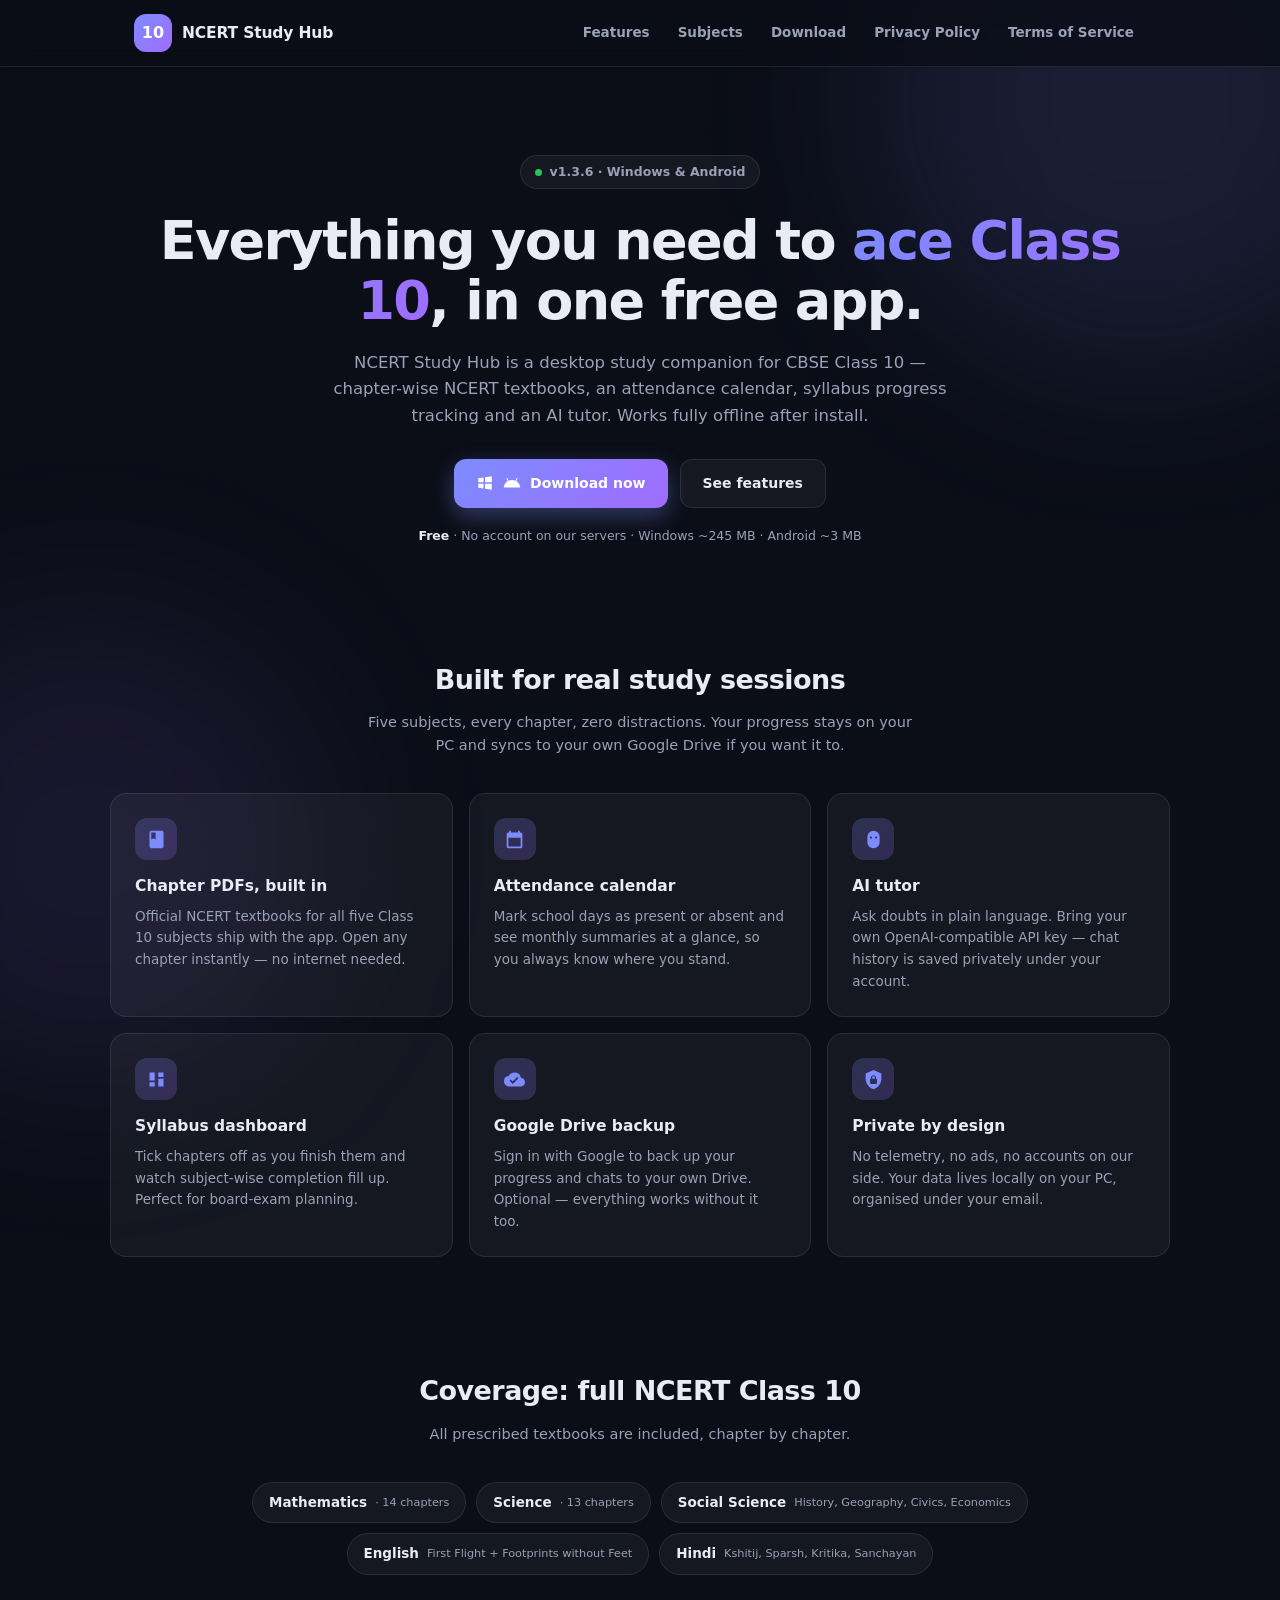
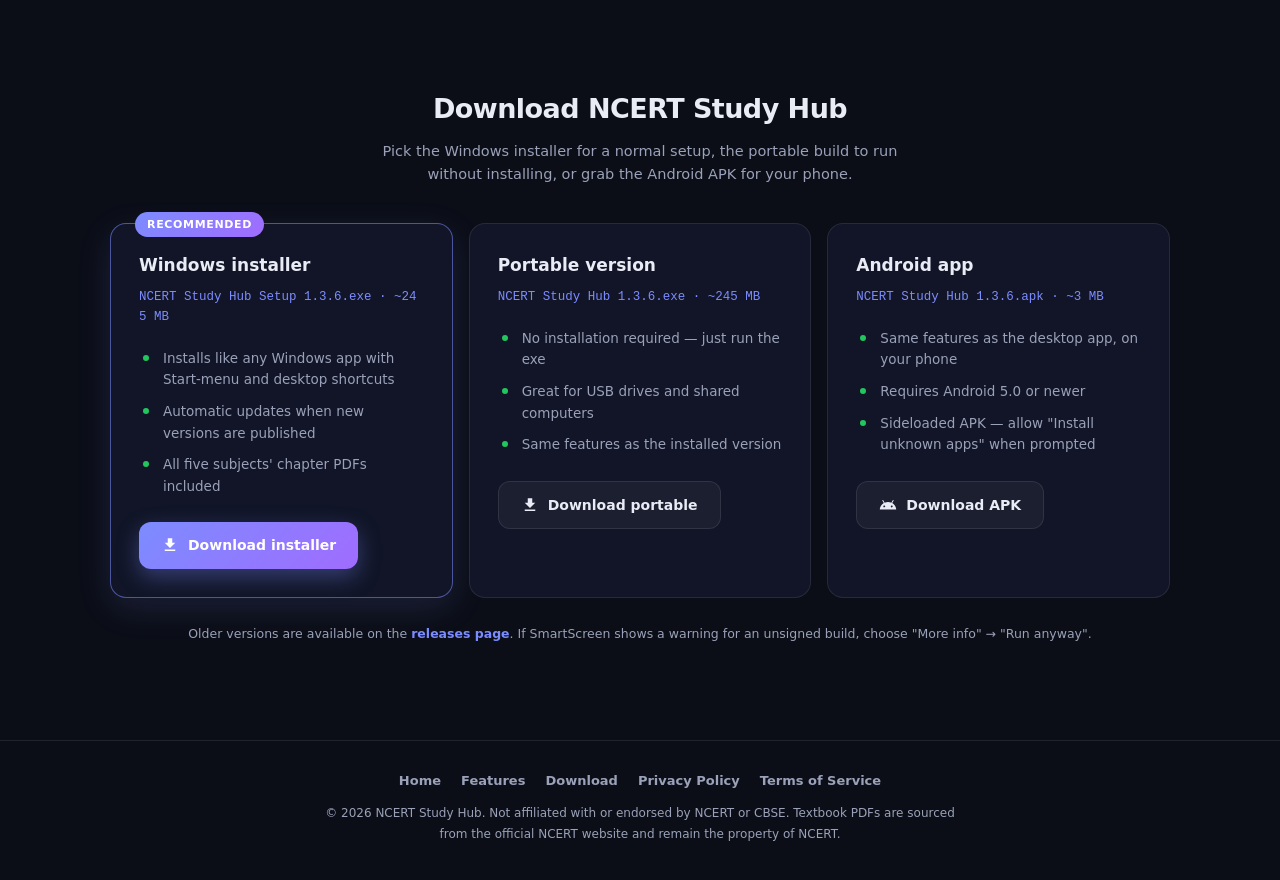
==== commit 4123f3d2: "Update site to v1.3.6 with built-in AI tutor; AI relay disclosure in privacy/terms" ====
--- a/index.html
+++ b/index.html
@@ -31,7 +31,7 @@
 
   <main class="wrap">
     <section class="hero container">
-      <span class="hero-badge"><span class="dot"></span> v1.3.5 &middot; Windows &amp; Android</span>
+      <span class="hero-badge"><span class="dot"></span> v1.3.6 &middot; Windows &amp; Android</span>
       <h1>Everything you need to <span>ace Class 10</span>, in one free app.</h1>
       <p class="sub">NCERT Study Hub is a desktop study companion for CBSE Class 10 &mdash; chapter-wise NCERT textbooks, an attendance calendar, syllabus progress tracking and an AI tutor. Works fully offline after install.</p>
       <div class="hero-cta">
@@ -107,39 +107,39 @@
         <div class="dl-card featured">
           <span class="dl-tag">Recommended</span>
           <h3>Windows installer</h3>
-          <div class="dl-file">NCERT Study Hub Setup 1.3.5.exe &middot; ~245 MB</div>
+          <div class="dl-file">NCERT Study Hub Setup 1.3.6.exe &middot; ~245 MB</div>
           <ul>
             <li>Installs like any Windows app with Start-menu and desktop shortcuts</li>
             <li>Automatic updates when new versions are published</li>
             <li>All five subjects' chapter PDFs included</li>
           </ul>
-          <a class="btn primary full" href="https://github.com/AbhiGupta1234/ncert-study-hub/releases/download/v1.3.5/NCERT.Study.Hub.Setup.1.3.5.exe" download>
+          <a class="btn primary full" href="https://github.com/AbhiGupta1234/ncert-study-hub/releases/download/v1.3.6/NCERT.Study.Hub.Setup.1.3.6.exe" download>
             <svg viewBox="0 0 24 24"><path d="M5 20h14v-2H5v2zM19 9h-4V3H9v6H5l7 7 7-7z"/></svg>
             Download installer
           </a>
         </div>
         <div class="dl-card">
           <h3>Portable version</h3>
-          <div class="dl-file">NCERT Study Hub 1.3.5.exe &middot; ~245 MB</div>
+          <div class="dl-file">NCERT Study Hub 1.3.6.exe &middot; ~245 MB</div>
           <ul>
             <li>No installation required &mdash; just run the exe</li>
             <li>Great for USB drives and shared computers</li>
             <li>Same features as the installed version</li>
           </ul>
-          <a class="btn ghost full" href="https://github.com/AbhiGupta1234/ncert-study-hub/releases/download/v1.3.5/NCERT.Study.Hub.1.3.5.exe" download>
+          <a class="btn ghost full" href="https://github.com/AbhiGupta1234/ncert-study-hub/releases/download/v1.3.6/NCERT.Study.Hub.1.3.6.exe" download>
             <svg viewBox="0 0 24 24"><path d="M5 20h14v-2H5v2zM19 9h-4V3H9v6H5l7 7 7-7z"/></svg>
             Download portable
           </a>
         </div>
         <div class="dl-card">
           <h3>Android app</h3>
-          <div class="dl-file">NCERT Study Hub 1.3.5.apk &middot; ~3 MB</div>
+          <div class="dl-file">NCERT Study Hub 1.3.6.apk &middot; ~3 MB</div>
           <ul>
             <li>Same features as the desktop app, on your phone</li>
             <li>Requires Android 5.0 or newer</li>
             <li>Sideloaded APK — allow "Install unknown apps" when prompted</li>
           </ul>
-          <a class="btn ghost full" href="https://github.com/AbhiGupta1234/ncert-study-hub/releases/download/v1.3.5/NCERT.Study.Hub.1.3.5.apk" download>
+          <a class="btn ghost full" href="https://github.com/AbhiGupta1234/ncert-study-hub/releases/download/v1.3.6/NCERT.Study.Hub.1.3.6.apk" download>
             <svg viewBox="0 0 24 24"><path d="M17.6 9.48l1.84-3.18c.16-.31.04-.69-.26-.85-.29-.15-.65-.06-.83.22l-1.88 3.24c-1.44-.66-3.07-1.03-4.47-1.03s-3.03.37-4.47 1.03L5.65 5.67c-.19-.29-.58-.38-.87-.2-.28.18-.37.54-.22.83L6.4 9.48C3.3 11.25 1.28 14.44 1 18h22c-.28-3.56-2.3-6.75-5.4-8.52zM7 15.25c-.69 0-1.25-.56-1.25-1.25S6.31 12.75 7 12.75s1.25.56 1.25 1.25S7.69 15.25 7 15.25zm10 0c-.69 0-1.25-.56-1.25-1.25s.56-1.25 1.25-1.25 1.25.56 1.25 1.25-.56 1.25-1.25 1.25z"/></svg>
             Download APK
           </a>
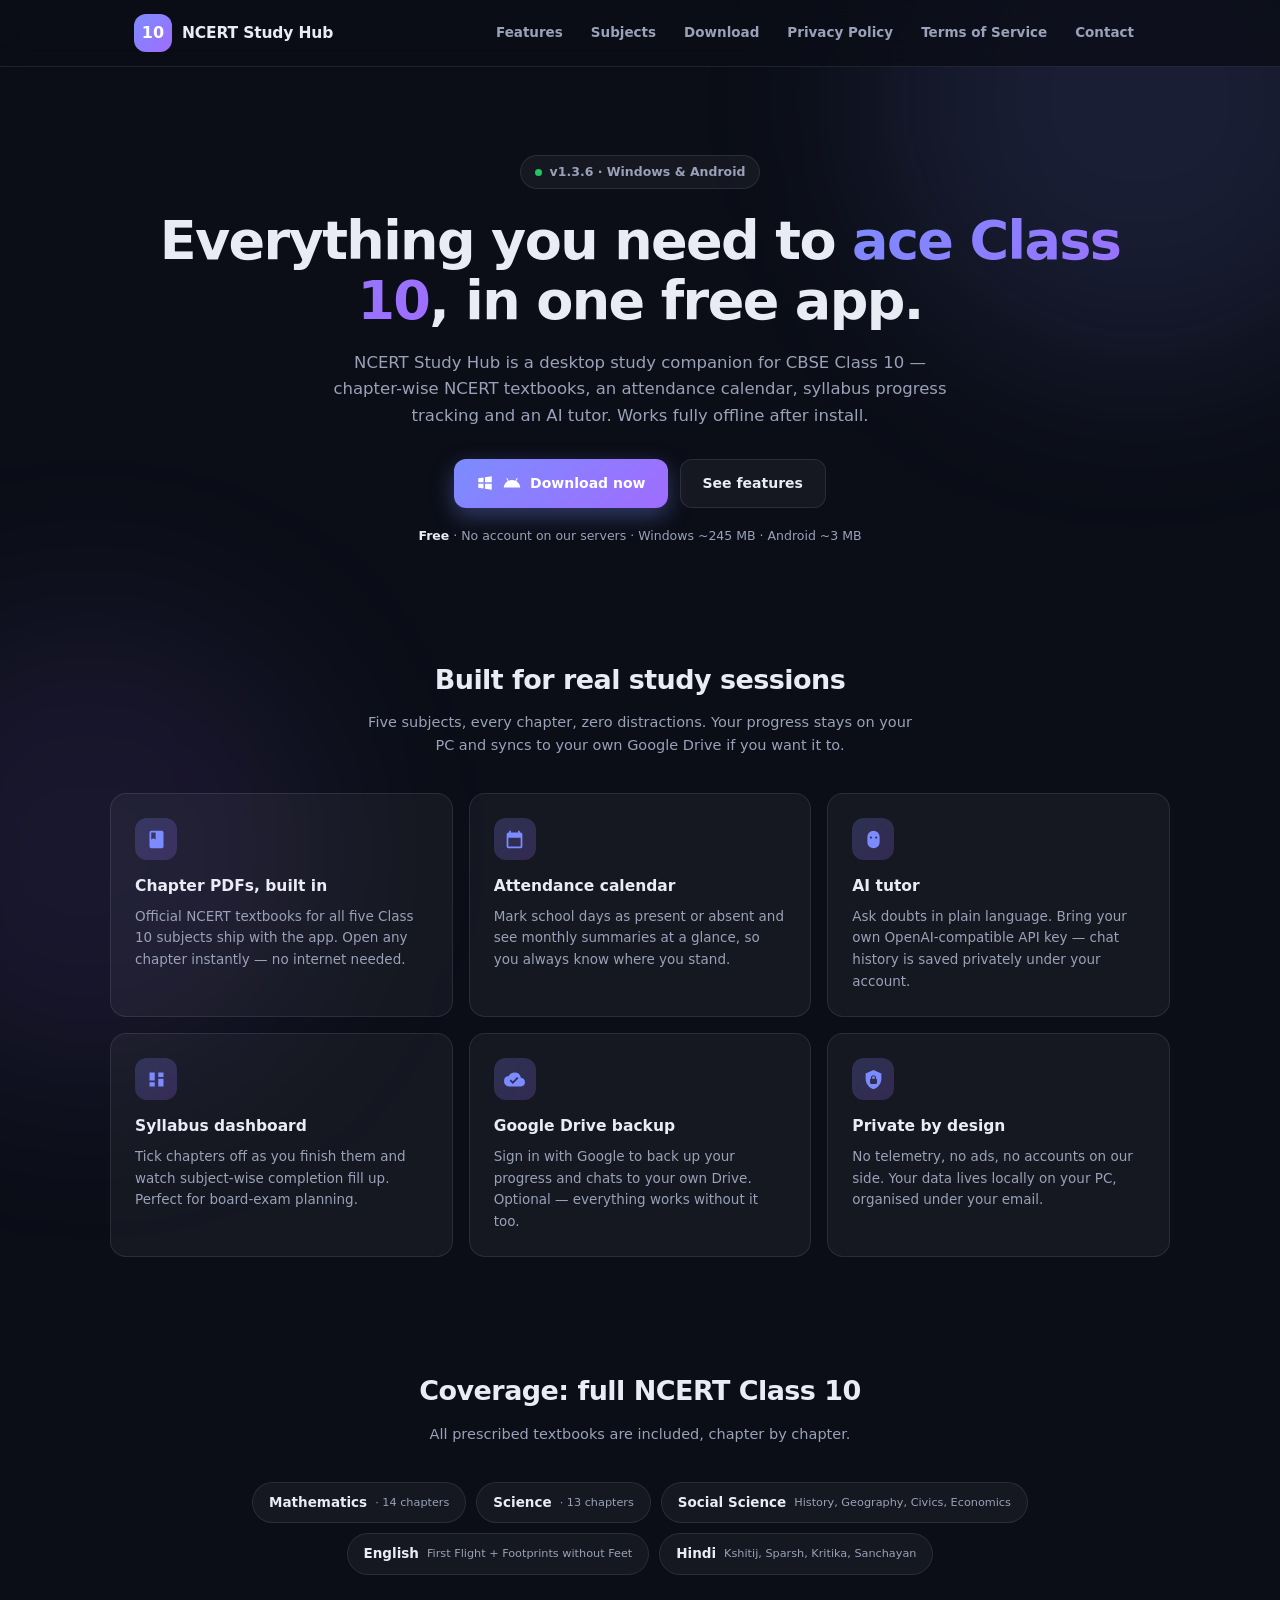
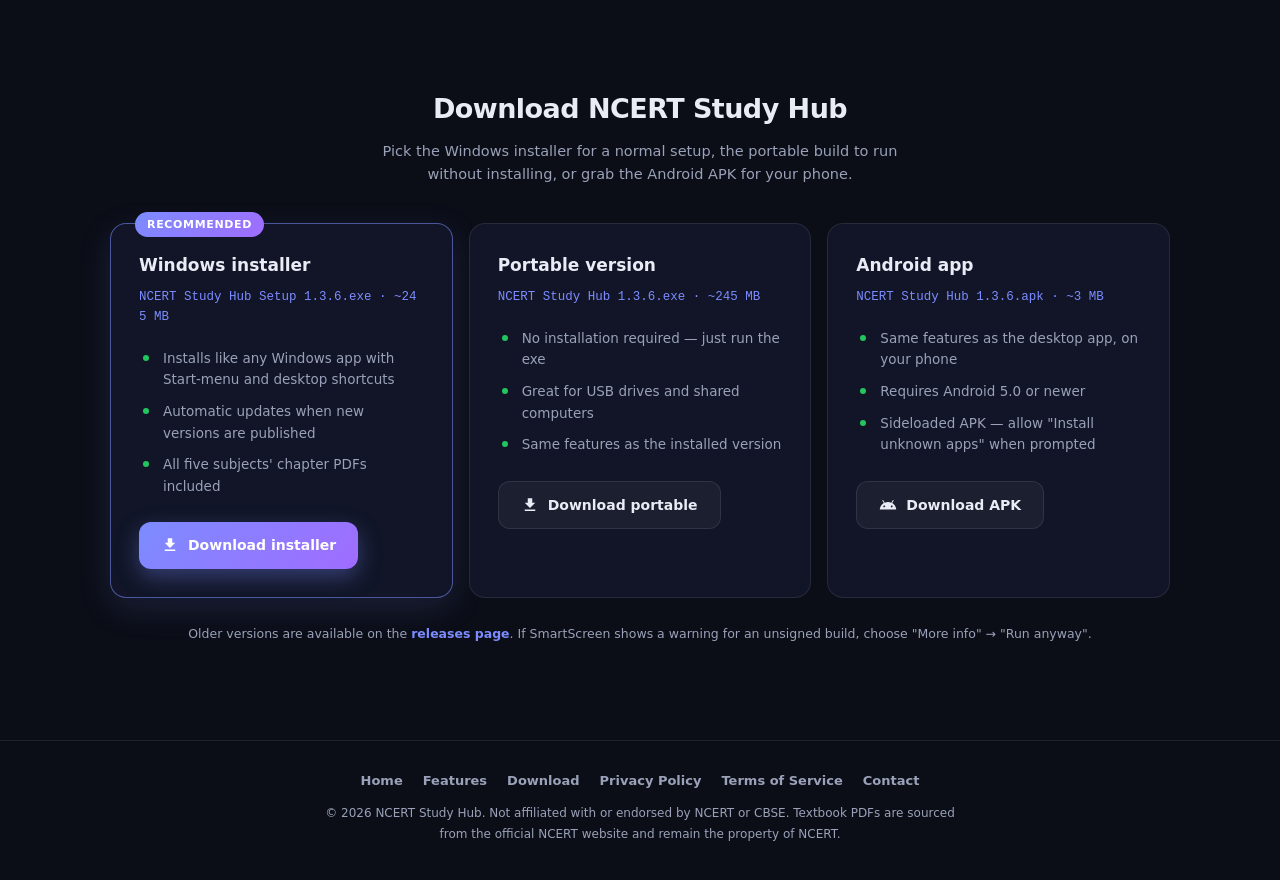
==== commit 4a2549df: "Add Contact page and Contact links to nav/footer on all pages" ====
--- a/index.html
+++ b/index.html
@@ -25,6 +25,7 @@
         <a href="#download">Download</a>
         <a href="privacy.html">Privacy Policy</a>
         <a href="terms.html">Terms of Service</a>
+        <a href="contact.html">Contact</a>
       </nav>
     </div>
   </header>
@@ -155,6 +156,7 @@
         <a href="#download">Download</a>
         <a href="privacy.html">Privacy Policy</a>
         <a href="terms.html">Terms of Service</a>
+        <a href="contact.html">Contact</a>
       </div>
       <p>&copy; 2026 NCERT Study Hub. Not affiliated with or endorsed by NCERT or CBSE. Textbook PDFs are sourced from the official NCERT website and remain the property of NCERT.</p>
     </footer>
